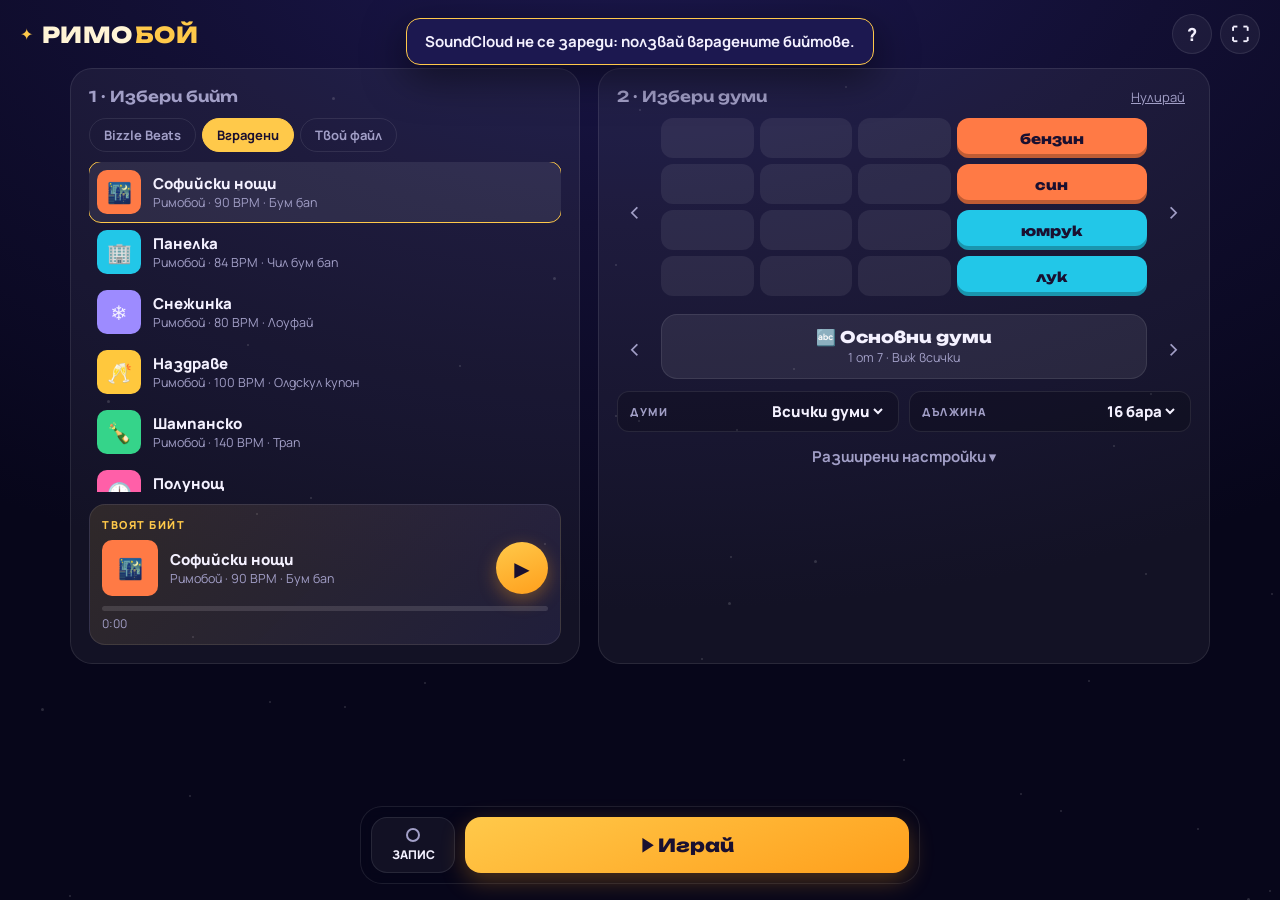
==== index.html @ 8b736252 "Add REC recording and the own-file beat (M7) New js/filebeat.js: FileBeat plays the user's audio fil" ====
<!doctype html>
<html lang="bg">
<head>
<meta charset="utf-8">
<meta name="viewport" content="width=device-width, initial-scale=1">
<title>Римобой</title>
<link rel="preconnect" href="https://fonts.googleapis.com">
<link rel="preconnect" href="https://fonts.gstatic.com" crossorigin>
<link href="https://fonts.googleapis.com/css2?family=Unbounded:wght@600;800&family=Manrope:wght@400;600;800&display=swap" rel="stylesheet">
<link rel="stylesheet" href="css/style.css">
</head>
<body>
<div class="stars" id="stars" aria-hidden="true"></div>

<header class="topbar">
  <button class="brand" id="brandBtn" aria-label="Към менюто"><span class="spark">✦</span><span class="b1">РИМО</span><span class="b2">БОЙ</span></button>
  <div class="top-actions">
    <button id="helpBtn" class="icon-btn" aria-label="Как се играе" title="Как се играе">?</button>
    <button id="fsBtn" class="icon-btn" aria-label="Цял екран" title="Цял екран">⛶</button>
  </div>
</header>

<!-- ================= MENU ================= -->
<main id="menu" class="screen active">
  <div class="menu-grid">
    <section class="panel" id="beatPanel">
      <h2 class="step">1 · Избери бийт</h2>
      <div class="tabs" role="tablist">
        <button class="tab" data-src="sc" role="tab">Bizzle Beats</button>
        <button class="tab" data-src="synth" role="tab">Вградени</button>
        <button class="tab" data-src="file" role="tab">Твой файл</button>
      </div>
      <input id="beatSearch" class="search" placeholder="Търси бийт…" aria-label="Търси бийт">
      <ul id="beatList" class="beat-list"></ul>
      <input type="file" id="fileInput" accept="audio/*" class="hidden">

      <div id="tempoBox" class="tempo-box hidden">
        <button id="tapBtn" class="btn-ghost full tap-big">Тапни дропа и ритъма</button>
        <p class="full">Пусни бийта с ▶. Тапни (или натисни <b>T</b>) точно когато бийтът влезе изцяло, и продължи да тапваш на всеки удар поне 8 пъти. Първият тап е дропът: оттам почва първият бар на рапа.</p>
        <label>BPM<input id="bpmInput" type="number" min="50" max="220" step="0.25"></label>
        <label>Дроп (сек)<input id="offsetInput" type="number" min="0" step="0.01" placeholder="авто"></label>
        <label>Пусни от (сек)<input id="startInput" type="number" min="0" step="0.05" placeholder="авто"></label>
        <button id="dropPlayBtn" class="btn-ghost">▶ Чуй дропа</button>
        <p class="full" id="tempoAuto"></p>
        <p class="full"><button id="tempoAutoBtn" class="link hidden">Върни автоматичните</button> <button id="tempoExportBtn" class="link">Копирай моите настройки</button></p>
      </div>

      <div id="fileBox" class="tempo-box hidden">
        <button id="fileTapBtn" class="btn-ghost full tap-big">Тапни темпото</button>
        <p class="full">Пусни файла с ▶. Тапни (или натисни <b>T</b>) на първия силен удар и после на всеки удар, поне 8 пъти. Начало = секундата на първия удар: оттам почва първият бар на рапа.</p>
        <label>BPM<input id="fileBpm" type="number" min="60" max="200" step="0.25"></label>
        <label>Начало (сек)<input id="fileOffset" type="number" min="0" step="0.01"></label>
        <button id="fileStartBtn" class="btn-ghost">▶ Чуй началото</button>
        <p class="full" id="fileAuto"></p>
        <p class="full"><button id="fileReplace" class="link">Зареди друг файл</button></p>
      </div>

      <div class="now-card">
        <div class="now-label">ТВОЯТ БИЙТ</div>
        <div class="now-row">
          <div class="cover" id="nowCover">🎧</div>
          <div class="beat-info">
            <div class="beat-title" id="nowTitle">Избери бийт</div>
            <div class="beat-meta" id="nowMeta"></div>
            <a class="sc-link hidden" id="nowLink" target="_blank" rel="noopener">Слушай в SoundCloud ↗</a>
          </div>
          <button class="round-btn" id="previewBtn" aria-label="Пусни / спри бийта">▶</button>
        </div>
        <div class="progress"><div id="nowProg"></div></div>
        <div class="time-row"><span id="nowPos">0:00</span><span id="nowDur"></span></div>
      </div>
    </section>

    <section class="panel" id="wordPanel">
      <div class="panel-head"><h2 class="step">2 · Избери думи</h2><button id="resetBtn" class="link">Нулирай</button></div>
      <div class="preview-wrap">
        <button class="arrow" id="prevPrev" aria-label="Други думи">‹</button>
        <div id="previewGrid" class="mini-grid"></div>
        <button class="arrow" id="prevNext" aria-label="Други думи">›</button>
      </div>
      <div class="list-picker">
        <button class="arrow" id="listPrev" aria-label="Предишен списък">‹</button>
        <button class="list-card" id="listCard"><span id="listName"></span><small id="listMeta"></small></button>
        <button class="arrow" id="listNext" aria-label="Следващ списък">›</button>
      </div>
      <div class="selects">
        <label class="field"><span>Думи</span>
          <select id="fillSel">
            <option value="all">Всички думи</option>
            <option value="first">Само първата</option>
            <option value="last">Само последната</option>
            <option value="none">Без думи</option>
          </select></label>
        <label class="field"><span>Дължина</span>
          <select id="durSel">
            <option value="8">8 бара</option>
            <option value="16">16 бара</option>
            <option value="32">32 бара</option>
            <option value="64">64 бара</option>
            <option value="full">Цялата песен</option>
          </select></label>
      </div>
      <details id="adv">
        <summary>Разширени настройки</summary>
        <h3>Схема на римите</h3>
        <div id="patternChips" class="chips"></div>
        <h3>Скорост</h3>
        <div id="speedChips" class="chips"></div>
        <label class="toggle"><input type="checkbox" id="blankChk"><span>Празна игра<small>Без думи и без схема, само бийт и топка</small></span></label>
        <h3>Синхрон на топката</h3>
        <div class="sync-row"><input type="range" id="syncRange" min="-300" max="300" step="10"><b id="syncVal">0 ms</b></div>
        <p class="hint">Ако топката изостава от бийта, мести наляво. Ако избързва, мести надясно.</p>
      </details>
    </section>
  </div>
  <p id="recNote" class="rec-note hidden">При SoundCloud бийт записът е само от микрофона.</p>
  <div class="action-bar">
    <button id="recBtn" class="rec-btn" aria-pressed="false" aria-label="Запис"><span class="dot"></span>ЗАПИС</button>
    <button id="playBtn" class="btn-primary">▶ Играй</button>
  </div>
</main>

<!-- ================= GAME ================= -->
<main id="game" class="screen">
  <div class="game-head">
    <button id="exitBtn" class="icon-btn" aria-label="Изход">‹</button>
    <div class="game-title"><div id="gHead1"></div><div id="gHead2"></div></div>
    <span id="recBadge" class="rec-badge hidden">● REC</span>
  </div>
  <div class="stage">
    <div id="viewport" class="viewport">
      <div id="rows" class="rows"></div>
      <div class="trail t3" id="tr3"></div><div class="trail t2" id="tr2"></div><div class="trail t1" id="tr1"></div>
      <div class="ball" id="ball"></div>
    </div>
  </div>
  <div class="watermark">✦ РИМОБОЙ</div>
  <div class="player-bar">
    <div class="now-row">
      <div class="cover" id="gCover">🎧</div>
      <div class="beat-info"><div class="beat-title" id="gTitle"></div><div class="beat-meta" id="gMeta"></div></div>
      <button class="round-btn" id="pauseBtn" aria-label="Пауза">❚❚</button>
    </div>
    <div class="progress"><div id="gProg"></div></div>
    <div class="time-row"><span id="gPos">0:00</span><span id="gDur">0:00</span></div>
  </div>
  <div id="pauseOv" class="overlay hidden">
    <div class="dialog">
      <h2>Пауза</h2>
      <div class="dialog-actions">
        <button class="btn-primary" id="resumeBtn">▶ Продължи</button>
        <button class="btn-ghost" id="quitBtn">Към менюто</button>
      </div>
    </div>
  </div>
</main>

<!-- ================= END ================= -->
<main id="end" class="screen">
  <h1 class="end-title">Браво!</h1>
  <div class="end-grid">
    <div class="stats-col">
      <section class="panel stats">
        <div class="now-label">СТАТИСТИКА</div>
        <div class="stat"><b id="stDur">0:00</b><span>ВРЕМЕ</span></div>
        <div class="stat"><b id="stBars">0</b><span>БАРОВЕ</span></div>
        <div class="stat"><b id="stStreak">🔥 1</b><span>ПОРЕДНИ ДНИ</span></div>
      </section>
      <section class="panel hidden" id="recCard" style="margin-top:14px">
        <div class="now-label">ТВОЯТ ЗАПИС</div>
        <audio id="recAudio" controls></audio>
        <div class="dialog-actions"><a class="btn-ghost" id="recDl" download>⬇ Свали записа</a></div>
      </section>
      <section class="panel" style="margin-top:14px">
        <div class="now-label">БИЙТ</div>
        <div class="now-row">
          <div class="cover" id="eCover">🎧</div>
          <div class="beat-info"><div class="beat-title" id="eTitle"></div><div class="beat-meta" id="eMeta"></div>
            <a class="sc-link hidden" id="eLink" target="_blank" rel="noopener">Слушай в SoundCloud ↗</a></div>
        </div>
      </section>
    </div>
    <section class="panel">
      <div class="now-label">ДУМИ</div>
      <div id="recap" class="recap" style="margin-top:10px"></div>
      <p class="hint">Докосни дума, за да видиш още рими.</p>
    </section>
  </div>
  <div class="action-bar">
    <button class="btn-ghost" id="menuBtn">Меню</button>
    <button class="btn-primary" id="againBtn">Играй пак ›</button>
  </div>
</main>

<!-- ================= MODALS ================= -->
<div id="listModal" class="overlay hidden" role="dialog" aria-modal="true" aria-label="Избери списък с думи">
  <div class="dialog">
    <button class="icon-btn x" data-close aria-label="Затвори">✕</button>
    <h2>Избери списък с думи</h2>
    <div id="listItems" class="list-items"></div>
  </div>
</div>

<div id="dictModal" class="overlay hidden" role="dialog" aria-modal="true" aria-label="Речник на римите">
  <div class="dialog">
    <button class="icon-btn x" data-close aria-label="Затвори">✕</button>
    <div class="dict-sub" style="margin-top:0">Речник на римите</div>
    <h2 id="dictWord"></h2>
    <div class="dict-sub">Рими</div>
    <div id="dictFam" class="dict-chips"></div>
    <div id="dictMoreWrap"><div class="dict-sub">Още рими</div><div id="dictMore" class="dict-chips more"></div></div>
  </div>
</div>

<div id="popup" class="overlay hidden">
  <div class="dialog">
    <div class="popup-emoji" id="popEmoji">🎉</div>
    <div class="popup-big" id="popText">Страхотни барове!</div>
    <div id="popSub" class="tut-sub"></div>
    <button class="btn-primary" id="popBtn" style="width:220px">Продължи</button>
  </div>
</div>

<div id="tutorial" class="overlay hidden" role="dialog" aria-modal="true" aria-label="Как се играе">
  <div class="dialog" style="padding-bottom:48px">
    <div class="tut-dots" id="tutDots"><i></i><i></i><i></i></div>
    <p class="tut-text" id="tutText"></p>
    <p class="tut-sub" id="tutSub"></p>
    <div class="tut-stage" id="tutStage"></div>
    <button class="btn-primary" id="tutNext" style="width:240px;margin-top:10px"></button>
    <button class="link skip-link" id="tutSkip">Пропусни</button>
  </div>
</div>

<div id="toast" class="toast hidden" role="status"></div>
<canvas id="confetti" class="hidden"></canvas>

<!-- hidden SoundCloud player (official embed) -->
<iframe id="scw" title="SoundCloud" allow="autoplay" style="position:absolute;width:1px;height:1px;left:-9999px;top:0;border:0"></iframe>

<!-- Enable each script when its milestone lands (BUILD.md section 3 has the order):
<script src="config.js"></script>                              optional (path B API key), not used yet
-->
<script src="https://w.soundcloud.com/player/api.js"></script>
<script src="js/words.js"></script>
<script src="js/patterns.js"></script>
<script src="js/audio.js"></script>
<script src="js/beats.js"></script>
<script src="js/filebeat.js"></script>
<script src="js/sc-tracks.js"></script>
<script src="js/drop.js"></script>
<script src="js/soundcloud.js"></script>
<script src="js/chart.js"></script>
<script src="js/app.js"></script>
<script src="js/menu-beats.js"></script>
<script src="js/menu-words.js"></script>
<script src="js/rec.js"></script>
<script src="js/game.js"></script>
<script src="js/end.js"></script>
</body>
</html>
---- css/style.css ----
/* Rimoboy — midnight party theme */
:root {
  --bg-0: #07061a;
  --bg-1: #120f33;
  --bg-2: #1c1850;
  --panel: rgba(255, 255, 255, .05);
  --panel-2: rgba(255, 255, 255, .08);
  --panel-line: rgba(255, 255, 255, .09);
  --text: #f4f1ff;
  --muted: #a29fc7;
  --gold: #ffc94a;
  --gold-2: #ff9f1c;
  --red: #ff4d5e;
  --cell: rgba(255, 255, 255, .07);
  --cell-lit: rgba(255, 255, 255, .30);
  --word-cell: #fff4d6;
  --ink: #1a1030;
  --r1: #ff7a45;
  --r2: #22c7e8;
  --r3: #ffc83d;
  --r4: #35d48a;
  --r5: #ff5fa8;
  --r6: #9d8bff;
  --rowH: 64px;
  --gap: 8px;
  --label: 26px;
  --font-d: "Unbounded", system-ui, "Segoe UI", sans-serif;
  --font-b: "Manrope", system-ui, "Segoe UI", sans-serif;
}

* { box-sizing: border-box; }
html, body { margin: 0; height: 100%; }
body {
  background: radial-gradient(1200px 700px at 50% -10%, var(--bg-2), var(--bg-1) 45%, var(--bg-0) 100%) fixed, var(--bg-0);
  color: var(--text);
  font-family: var(--font-b);
  font-size: 15px;
  overflow-x: hidden;
  -webkit-tap-highlight-color: transparent;
}
button { font: inherit; color: inherit; cursor: pointer; }
.hidden { display: none !important; }

/* stars */
.stars { position: fixed; inset: 0; pointer-events: none; z-index: 0; }
.stars i {
  position: absolute; width: 2px; height: 2px; border-radius: 50%;
  background: #fff; opacity: .15; animation: twinkle 4s ease-in-out infinite;
}
@keyframes twinkle { 50% { opacity: .7; transform: scale(1.6); } }

/* top bar */
.topbar {
  position: relative; z-index: 5;
  display: flex; align-items: center; justify-content: space-between;
  padding: 14px 20px;
}
.brand {
  background: none; border: 0; padding: 0;
  font-family: var(--font-d); font-weight: 800; font-size: 22px; letter-spacing: .5px;
  display: flex; align-items: center; gap: 2px;
}
.brand .spark { color: var(--gold); margin-right: 6px; font-size: 16px; }
.brand .b1 { color: var(--word-cell); }
.brand .b2 { color: var(--gold); }
.top-actions { display: flex; gap: 8px; }
.icon-btn {
  width: 40px; height: 40px; border-radius: 50%;
  border: 1px solid var(--panel-line); background: var(--panel);
  font-size: 18px; font-weight: 800; display: grid; place-items: center;
}
.icon-btn:hover { background: var(--panel-2); }

/* screens */
.screen { display: none; position: relative; z-index: 1; }
.screen.active { display: block; }

/* ---------- MENU ---------- */
.menu-grid {
  display: grid; grid-template-columns: 1fr 1.2fr; gap: 18px;
  max-width: 1180px; margin: 0 auto; padding: 0 20px 130px;
}
.panel {
  background: var(--panel); border: 1px solid var(--panel-line);
  border-radius: 22px; padding: 18px; min-width: 0;
}
.panel-head { display: flex; justify-content: space-between; align-items: baseline; }
.step { font-family: var(--font-d); font-weight: 600; font-size: 15px; margin: 0 0 12px; color: var(--muted); }
.link { background: none; border: 0; color: var(--muted); font-size: 13px; text-decoration: underline; }

.tabs { display: flex; gap: 6px; margin-bottom: 10px; flex-wrap: wrap; }
.tab {
  border: 1px solid var(--panel-line); background: transparent; border-radius: 999px;
  padding: 7px 14px; font-weight: 700; font-size: 13px; color: var(--muted);
}
.tab.active { background: var(--gold); color: var(--ink); border-color: var(--gold); }

.search {
  width: 100%; padding: 10px 14px; border-radius: 12px; margin-bottom: 8px;
  border: 1px solid var(--panel-line); background: rgba(0,0,0,.2); color: var(--text); font: inherit;
}
.beat-list { list-style: none; margin: 0; padding: 0; max-height: 330px; overflow-y: auto; }
.beat-list li {
  display: flex; align-items: center; gap: 12px; padding: 8px; border-radius: 12px; cursor: pointer;
}
.beat-list li:hover { background: var(--panel); }
.beat-list li.sel { background: var(--panel-2); outline: 1px solid var(--gold); }
.cover {
  width: 44px; height: 44px; border-radius: 10px; flex: none;
  display: grid; place-items: center; font-size: 20px;
  background: var(--panel-2) center/cover no-repeat;
}
.beat-info { min-width: 0; flex: 1; }
.beat-title { font-weight: 800; white-space: nowrap; overflow: hidden; text-overflow: ellipsis; }
.beat-meta { color: var(--muted); font-size: 12.5px; white-space: nowrap; overflow: hidden; text-overflow: ellipsis; }
.badge { font-size: 10.5px; font-weight: 800; color: var(--ink); background: var(--gold); border-radius: 6px; padding: 2px 6px; margin-left: 6px; }
.list-state { color: var(--muted); padding: 16px 8px; text-align: center; }

.tempo-box {
  margin-top: 10px; padding: 12px; border-radius: 14px; background: rgba(0,0,0,.22);
  display: grid; grid-template-columns: repeat(3, 1fr); gap: 8px; align-items: end;
}
.tempo-box label { display: flex; flex-direction: column; gap: 4px; font-size: 12px; color: var(--muted); }
.tempo-box input {
  width: 100%; padding: 8px; border-radius: 10px; border: 1px solid var(--panel-line);
  background: rgba(255,255,255,.06); color: var(--text); font: inherit; font-weight: 700;
}
.tempo-box .full { grid-column: 1 / -1; }
.tempo-box .tap-big { min-height: 64px; font-size: 16px; touch-action: manipulation; user-select: none; }
.tempo-box p { margin: 0; font-size: 12px; color: var(--muted); }
.btn-ghost {
  border: 1px solid var(--panel-line); background: var(--panel); border-radius: 12px;
  padding: 9px 12px; font-weight: 800;
}
.btn-ghost:hover { background: var(--panel-2); }
.btn-ghost.flash { background: var(--gold); color: var(--ink); }

.now-card {
  margin-top: 12px; padding: 12px; border-radius: 16px;
  background: linear-gradient(135deg, rgba(255,201,74,.12), rgba(157,139,255,.10));
  border: 1px solid var(--panel-line);
}
.now-label { font-size: 11px; letter-spacing: 1.5px; color: var(--gold); font-weight: 800; }
.now-row { display: flex; align-items: center; gap: 12px; margin-top: 8px; }
.now-row .cover { width: 56px; height: 56px; }
.round-btn {
  width: 52px; height: 52px; border-radius: 50%; border: 0; flex: none;
  background: linear-gradient(160deg, var(--gold), var(--gold-2)); color: var(--ink);
  font-size: 20px; font-weight: 900; box-shadow: 0 6px 18px rgba(255,159,28,.35);
}
.progress { height: 5px; border-radius: 3px; background: rgba(255,255,255,.12); margin-top: 10px; overflow: hidden; }
.progress > div { height: 100%; width: 0; background: var(--gold); }
.time-row { display: flex; justify-content: space-between; color: var(--muted); font-size: 12px; margin-top: 4px; }
.sc-link { color: var(--muted); font-size: 12px; }

.preview-wrap, .list-picker { display: flex; align-items: center; gap: 8px; }
.arrow {
  width: 36px; height: 36px; flex: none; border-radius: 50%; border: 0; background: transparent;
  font-size: 26px; color: var(--muted);
}
.arrow:hover { color: var(--text); background: var(--panel); }
.mini-grid { flex: 1; min-width: 0; --rowH: 40px; --gap: 6px; cursor: pointer; }
.mini-grid .cell.rhyme { flex: 2.2; }  /* preview only: give words room on small screens */
@media (max-width: 520px) { .preview-wrap .arrow { display: none; } }
.list-picker { margin-top: 12px; }
.list-card {
  flex: 1; border: 1px solid var(--panel-line); background: var(--panel-2); border-radius: 16px;
  padding: 12px; display: flex; flex-direction: column; align-items: center; gap: 2px;
}
.list-card span { font-family: var(--font-d); font-weight: 800; font-size: 16px; }
.list-card small { color: var(--muted); }
.selects { display: grid; grid-template-columns: minmax(0, 1fr) minmax(0, 1fr); gap: 10px; margin-top: 12px; }
.field {
  min-width: 0;
  display: flex; align-items: center; justify-content: space-between; gap: 8px;
  border: 1px solid var(--panel-line); border-radius: 12px; padding: 8px 12px; background: rgba(0,0,0,.18);
}
.field span { font-size: 11px; letter-spacing: 1.2px; color: var(--muted); font-weight: 800; text-transform: uppercase; }
.field select {
  background: transparent; border: 0; color: var(--text); font: inherit; font-weight: 800; text-align: right;
  min-width: 0; max-width: 62%; flex: 0 1 auto;
}
@media (max-width: 520px) { .selects { grid-template-columns: 1fr; } }
.field select option { background: var(--bg-1); }
details#adv { margin-top: 14px; }
details#adv summary { cursor: pointer; color: var(--muted); font-weight: 700; text-align: center; list-style: none; }
details#adv summary::after { content: " ▾"; }
details#adv[open] summary::after { content: " ▴"; }
details#adv h3 { font-size: 11px; letter-spacing: 1.4px; color: var(--muted); margin: 16px 0 8px; text-transform: uppercase; }
.chips { display: flex; flex-wrap: wrap; gap: 6px; }
.chip {
  border: 1px solid var(--panel-line); background: var(--panel); border-radius: 10px;
  padding: 7px 11px; font-weight: 800; font-size: 13px;
}
.chip.active { background: var(--gold); color: var(--ink); border-color: var(--gold); }
.chip small { font-weight: 600; opacity: .75; margin-left: 4px; font-size: 10px; }
.toggle { display: flex; gap: 10px; align-items: center; margin-top: 14px; font-weight: 800; }
.toggle small { display: block; font-weight: 500; color: var(--muted); }
.toggle input { width: 20px; height: 20px; accent-color: var(--gold); }
.sync-row { display: flex; align-items: center; gap: 10px; }
.sync-row input { flex: 1; accent-color: var(--gold); }

.action-bar {
  position: fixed; left: 50%; bottom: 16px; transform: translateX(-50%); z-index: 6;
  display: flex; gap: 10px; padding: 10px; border-radius: 22px;
  background: rgba(7,6,26,.85); border: 1px solid var(--panel-line); backdrop-filter: blur(8px);
  width: min(560px, calc(100vw - 32px));
}
.btn-primary {
  flex: 1; height: 56px; border: 0; border-radius: 16px;
  background: linear-gradient(160deg, var(--gold), var(--gold-2)); color: var(--ink);
  font-family: var(--font-d); font-weight: 800; font-size: 18px;
  box-shadow: 0 8px 24px rgba(255,159,28,.3); transition: transform .12s;
}
.btn-primary:hover { transform: translateY(-2px); }
.btn-primary:disabled { opacity: .5; transform: none; cursor: default; }
.rec-btn {
  width: 84px; border-radius: 16px; border: 1px solid var(--panel-line); background: var(--panel);
  font-weight: 800; font-size: 12px; display: flex; flex-direction: column; align-items: center; justify-content: center; gap: 4px;
}
.rec-btn .dot { width: 14px; height: 14px; border-radius: 50%; border: 2px solid var(--muted); }
.rec-btn[aria-pressed="true"] { border-color: var(--red); color: var(--red); }
.rec-btn[aria-pressed="true"] .dot { background: var(--red); border-color: var(--red); }
.rec-note { position: fixed; bottom: 92px; left: 0; right: 0; text-align: center; color: var(--muted); font-size: 12px; z-index: 6; margin: 0; }

/* ---------- GRID (shared) ---------- */
.row { display: flex; align-items: center; gap: var(--gap); height: var(--rowH); margin-bottom: var(--gap); }
.row .lbl { width: var(--label); flex: none; text-align: center; font-size: 11px; color: rgba(255,255,255,.28); font-weight: 700; }
.mini-grid .row .lbl { display: none; }
.cell {
  flex: 1; min-width: 0; height: 100%; border-radius: 12px; background: var(--cell);
  display: grid; place-items: center; text-align: center; padding: 0 4px;
  font-family: var(--font-d); font-weight: 800; color: var(--ink);
  font-size: clamp(12px, calc(var(--rowH) * .34), 30px);
  transition: background .12s, transform .12s;
  overflow: hidden; white-space: nowrap; text-overflow: ellipsis;
}
.cell.rhyme { padding: 0 2px; } /* chart.fitCells shrinks the font until the word fits */
.cell.long { font-size: clamp(11px, calc(var(--rowH) * .27), 24px); }
.cell.xlong { font-size: clamp(10px, calc(var(--rowH) * .22), 20px); }
.cell.rhyme { box-shadow: inset 0 -4px 0 rgba(0,0,0,.25); }
.cell.c0 { background: var(--r1); } .cell.c1 { background: var(--r2); } .cell.c2 { background: var(--r3); }
.cell.c3 { background: var(--r4); } .cell.c4 { background: var(--r5); } .cell.c5 { background: var(--r6); }
.cell.free { background: var(--word-cell); }
.cell.lit:not(.rhyme) { background: var(--cell-lit); }
.cell.lit { transform: scale(1.05); }
.cell.rhyme.lit { filter: brightness(1.15); }
.cell.tap { cursor: pointer; }

/* ---------- GAME ---------- */
#game { padding: 0 16px 120px; }
.game-head { display: grid; grid-template-columns: 48px 1fr 48px; align-items: center; max-width: 760px; margin: 0 auto; }
.game-title { text-align: center; }
#gHead1 { font-family: var(--font-d); font-weight: 800; font-size: 24px; min-height: 30px; }
#gHead2 { color: var(--muted); min-height: 20px; }
.rec-badge { color: var(--red); font-weight: 800; font-size: 12px; animation: blink 1s steps(2) infinite; }
@keyframes blink { 50% { opacity: .2; } }
.stage { display: flex; justify-content: center; margin-top: 8px; }
.viewport {
  position: relative; width: min(760px, 94vw); overflow: hidden;
  --padTop: calc(var(--rowH) * 1.5);
  height: calc(var(--padTop) + 5 * (var(--rowH) + var(--gap)));
}
.rows { position: absolute; left: 0; right: 0; top: var(--padTop); transition: transform .16s ease-out; will-change: transform; }
.rows .row { transition: opacity .2s; }
.rows .row.past { opacity: .22; }
.ball, .trail {
  position: absolute; left: 0; top: 0; width: 24px; height: 24px; border-radius: 50%;
  background: radial-gradient(circle at 35% 35%, #fff6c8, var(--gold) 45%, var(--gold-2));
  box-shadow: 0 0 18px var(--gold-2); pointer-events: none; will-change: transform; z-index: 3;
}
.trail { box-shadow: none; z-index: 2; }
.trail.t1 { opacity: .35; transform: scale(.85); }
.trail.t2 { opacity: .2; }
.trail.t3 { opacity: .1; }
.watermark { text-align: center; color: rgba(255,255,255,.25); font-family: var(--font-d); font-weight: 800; letter-spacing: 2px; margin-top: 4px; }

.player-bar {
  position: fixed; left: 50%; bottom: 16px; transform: translateX(-50%); z-index: 6;
  width: min(560px, calc(100vw - 32px)); padding: 10px 14px; border-radius: 18px;
  background: rgba(7,6,26,.85); border: 1px solid var(--panel-line); backdrop-filter: blur(8px);
}
.player-bar .now-row { margin-top: 0; }
.player-bar .cover { width: 44px; height: 44px; }
.player-bar .round-btn { width: 44px; height: 44px; font-size: 16px; }

.overlay {
  position: fixed; inset: 0; z-index: 20; background: rgba(5,4,18,.75); backdrop-filter: blur(6px);
  display: grid; place-items: center; padding: 16px;
}
.dialog {
  width: min(520px, 100%); max-height: 88vh; overflow-y: auto; border-radius: 24px; padding: 24px;
  background: linear-gradient(180deg, var(--bg-2), var(--bg-1)); border: 1px solid var(--panel-line);
  box-shadow: 0 30px 80px rgba(0,0,0,.5); text-align: center; position: relative;
}
.dialog h2 { font-family: var(--font-d); font-weight: 800; margin: 4px 0 14px; font-size: 22px; }
.dialog .x { position: absolute; right: 14px; top: 14px; }
.dialog-actions { display: flex; gap: 10px; justify-content: center; margin-top: 18px; flex-wrap: wrap; }
.dialog-actions .btn-primary { flex: 0 1 220px; }

.list-items { text-align: left; display: flex; flex-direction: column; gap: 6px; }
.list-item {
  display: flex; gap: 12px; align-items: center; padding: 10px 12px; border-radius: 14px;
  border: 1px solid transparent; background: var(--panel); text-align: left;
}
.list-item:hover { background: var(--panel-2); }
.list-item.sel { border-color: var(--gold); }
.list-item .em { font-size: 26px; }
.list-item b { display: block; font-family: var(--font-d); font-size: 14px; }
.list-item small { color: var(--muted); }

.dict-chips { display: flex; flex-wrap: wrap; gap: 8px; justify-content: center; }
.dict-chips button {
  border: 0; border-radius: 10px; padding: 8px 12px; font-family: var(--font-d); font-weight: 800;
  background: var(--word-cell); color: var(--ink);
}
.dict-chips.more button { background: var(--panel-2); color: var(--text); }
.dict-sub { color: var(--muted); font-size: 12px; letter-spacing: 1.3px; text-transform: uppercase; margin: 18px 0 8px; font-weight: 800; }

.popup-big { font-family: var(--font-d); font-weight: 800; font-size: 30px; margin: 8px 0 18px; }
.popup-emoji { font-size: 54px; }

.toast {
  position: fixed; left: 50%; top: 18px; transform: translateX(-50%); z-index: 40;
  background: var(--bg-2); border: 1px solid var(--gold); border-radius: 14px; padding: 12px 18px;
  font-weight: 700; box-shadow: 0 12px 40px rgba(0,0,0,.5); max-width: calc(100vw - 32px);
}

/* ---------- END ---------- */
#end { padding: 0 20px 120px; }
.end-title { text-align: center; font-family: var(--font-d); font-weight: 800; font-size: 30px; margin: 0 0 16px; }
.end-grid { display: grid; grid-template-columns: 1fr 1.4fr; gap: 18px; max-width: 1100px; margin: 0 auto; }
.stats { display: flex; flex-direction: column; }
.stat { text-align: center; padding: 14px 0; border-bottom: 1px solid var(--panel-line); }
.stat:last-child { border: 0; }
.stat b { display: block; font-family: var(--font-d); font-size: 30px; }
.stat span { color: var(--muted); font-size: 11px; letter-spacing: 1.5px; font-weight: 800; }
.recap { --rowH: 44px; --gap: 6px; max-height: 60vh; overflow-y: auto; padding-right: 4px; }
.hint { color: var(--muted); font-size: 12px; text-align: center; margin-top: 8px; }
.end-actions { display: flex; gap: 10px; }
.end-actions .btn-ghost { width: 110px; border-radius: 16px; }
#recCard audio { width: 100%; margin-top: 10px; }
#confetti { position: fixed; inset: 0; pointer-events: none; z-index: 30; }

/* ---------- TUTORIAL ---------- */
.tut-dots { display: flex; justify-content: center; gap: 8px; margin-bottom: 10px; }
.tut-dots i { width: 9px; height: 9px; border-radius: 50%; background: var(--panel-line); }
.tut-dots i.on { background: var(--gold); }
.tut-text { font-family: var(--font-d); font-weight: 800; font-size: 19px; line-height: 1.35; margin: 0 0 4px; }
.tut-sub { color: var(--muted); margin: 0 0 14px; }
.tut-stage { position: relative; --rowH: 48px; --gap: 6px; padding-top: 56px; margin: 8px 0 6px; }
.tut-stage .row .lbl { display: none; }
.tut-ball {
  position: absolute; top: 0; left: 0; width: 20px; height: 20px; border-radius: 50%;
  background: radial-gradient(circle at 35% 35%, #fff6c8, var(--gold) 45%, var(--gold-2));
  box-shadow: 0 0 14px var(--gold-2);
}
.skip-link { position: absolute; right: 18px; bottom: 14px; }

/* ---------- RESPONSIVE ---------- */
@media (max-width: 860px) {
  .menu-grid, .end-grid { grid-template-columns: 1fr; }
  :root { --rowH: 52px; --gap: 6px; --label: 18px; }
  /* end screen: the 3 stats side by side, so the word recap starts higher */
  .stats { display: grid; grid-template-columns: repeat(3, 1fr); }
  .stats .now-label { grid-column: 1 / -1; }
  .stat { border-bottom: 0; padding: 8px 0 2px; }
  .stat + .stat { border-left: 1px solid var(--panel-line); }
  .stat b { font-size: 24px; }
  .stat span { font-size: 9.5px; letter-spacing: 1px; }
  .beat-list { max-height: 260px; }
}
@media (max-width: 420px) {
  .topbar { padding: 10px 16px; }
  .menu-grid { padding: 0 16px 130px; }
  .panel { padding: 14px; border-radius: 18px; }
  .tempo-box { grid-template-columns: 1fr 1fr; }
  :root { --rowH: 46px; }
  #gHead1 { font-size: 19px; }
}
body.tv { --rowH: 84px; --gap: 10px; }
body.tv .viewport { width: min(1100px, 94vw); }

@media (prefers-reduced-motion: reduce) {
  .stars i { animation: none; }
  .trail { display: none; }
  .rows { transition: none; }
}
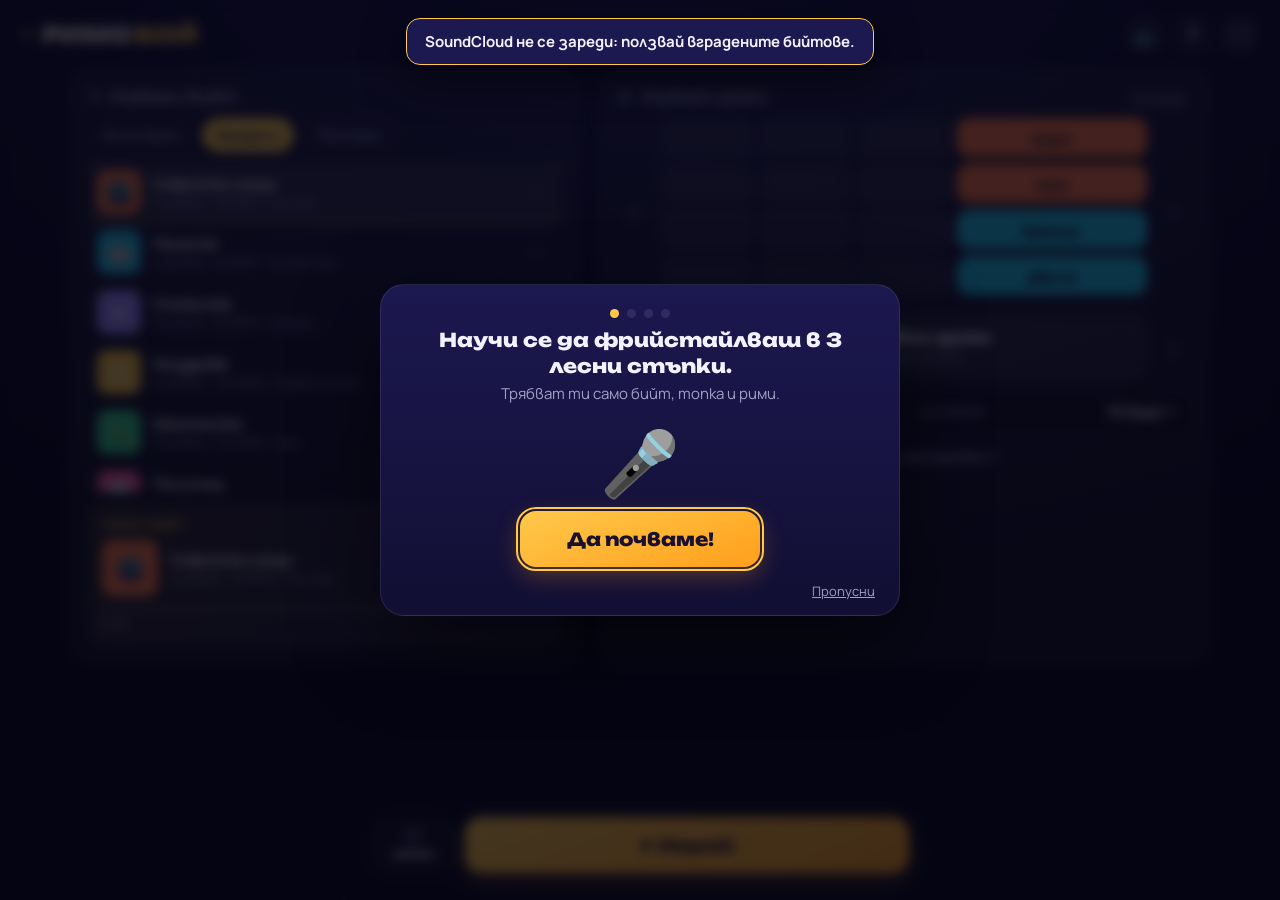
==== commit 31a0444d: "Add the tutorial, favourites, keyboard focus and TV mode (M8) - js/tutorial.js: 4-slide tutorial wit" ====
--- a/index.html
+++ b/index.html
@@ -15,6 +15,7 @@
 <header class="topbar">
   <button class="brand" id="brandBtn" aria-label="Към менюто"><span class="spark">✦</span><span class="b1">РИМО</span><span class="b2">БОЙ</span></button>
   <div class="top-actions">
+    <button id="tvBtn" class="icon-btn" aria-label="TV режим" title="TV режим (големи клетки)" aria-pressed="false">📺</button>
     <button id="helpBtn" class="icon-btn" aria-label="Как се играе" title="Как се играе">?</button>
     <button id="fsBtn" class="icon-btn" aria-label="Цял екран" title="Цял екран">⛶</button>
   </div>
@@ -223,7 +224,7 @@
 
 <div id="tutorial" class="overlay hidden" role="dialog" aria-modal="true" aria-label="Как се играе">
   <div class="dialog" style="padding-bottom:48px">
-    <div class="tut-dots" id="tutDots"><i></i><i></i><i></i></div>
+    <div class="tut-dots" id="tutDots" aria-hidden="true"><i></i><i></i><i></i><i></i></div>
     <p class="tut-text" id="tutText"></p>
     <p class="tut-sub" id="tutSub"></p>
     <div class="tut-stage" id="tutStage"></div>
@@ -257,5 +258,6 @@
 <script src="js/rec.js"></script>
 <script src="js/game.js"></script>
 <script src="js/end.js"></script>
+<script src="js/tutorial.js"></script>
 </body>
 </html>
--- a/css/style.css
+++ b/css/style.css
@@ -70,6 +70,13 @@
   font-size: 18px; font-weight: 800; display: grid; place-items: center;
 }
 .icon-btn:hover { background: var(--panel-2); }
+.icon-btn.on { border-color: var(--gold); background: rgba(255, 201, 74, .16); }
+#tvBtn { font-size: 17px; }
+
+/* visible focus ring for keyboard users (section 12) */
+@supports selector(:focus-visible) { :focus { outline: none; } }
+:focus-visible { outline: 2px solid var(--gold); outline-offset: 2px; }
+.beat-list li:focus-visible, .beat-list li.sel:focus-visible { outline: 2px solid var(--gold); outline-offset: -2px; }
 
 /* screens */
 .screen { display: none; position: relative; z-index: 1; }
@@ -113,6 +120,12 @@
 .beat-info { min-width: 0; flex: 1; }
 .beat-title { font-weight: 800; white-space: nowrap; overflow: hidden; text-overflow: ellipsis; }
 .beat-meta { color: var(--muted); font-size: 12.5px; white-space: nowrap; overflow: hidden; text-overflow: ellipsis; }
+.fav {
+  flex: none; width: 34px; height: 34px; border-radius: 50%; border: 0; background: none;
+  color: var(--muted); font-size: 19px; line-height: 1; opacity: .55;
+}
+.fav:hover { opacity: 1; background: var(--panel); }
+.fav.on { color: var(--gold); opacity: 1; }
 .badge { font-size: 10.5px; font-weight: 800; color: var(--ink); background: var(--gold); border-radius: 6px; padding: 2px 6px; margin-left: 6px; }
 .list-state { color: var(--muted); padding: 16px 8px; text-align: center; }
 
@@ -348,12 +361,19 @@
 .tut-dots i.on { background: var(--gold); }
 .tut-text { font-family: var(--font-d); font-weight: 800; font-size: 19px; line-height: 1.35; margin: 0 0 4px; }
 .tut-sub { color: var(--muted); margin: 0 0 14px; }
-.tut-stage { position: relative; --rowH: 48px; --gap: 6px; padding-top: 56px; margin: 8px 0 6px; }
+/* --gap leaves room for the ball above the 2nd row */
+.tut-stage { position: relative; --rowH: 48px; --gap: 26px; padding-top: 56px; margin: 8px 0 0; min-height: 104px; }
+.tut-stage .row:nth-last-child(2) { margin-bottom: 4px; } /* the ball is the last child */
+.tut-stage .row { gap: 6px; }
+.tut-stage.intro { padding-top: 6px; min-height: 0; }
+.tut-hero { font-size: 64px; line-height: 1.2; }
 .tut-stage .row .lbl { display: none; }
+.tut-stage .row { transition: opacity .2s; }
+.tut-stage .row.past { opacity: .3; }
 .tut-ball {
   position: absolute; top: 0; left: 0; width: 20px; height: 20px; border-radius: 50%;
   background: radial-gradient(circle at 35% 35%, #fff6c8, var(--gold) 45%, var(--gold-2));
-  box-shadow: 0 0 14px var(--gold-2);
+  box-shadow: 0 0 14px var(--gold-2); pointer-events: none; will-change: transform; z-index: 2;
 }
 .skip-link { position: absolute; right: 18px; bottom: 14px; }
 
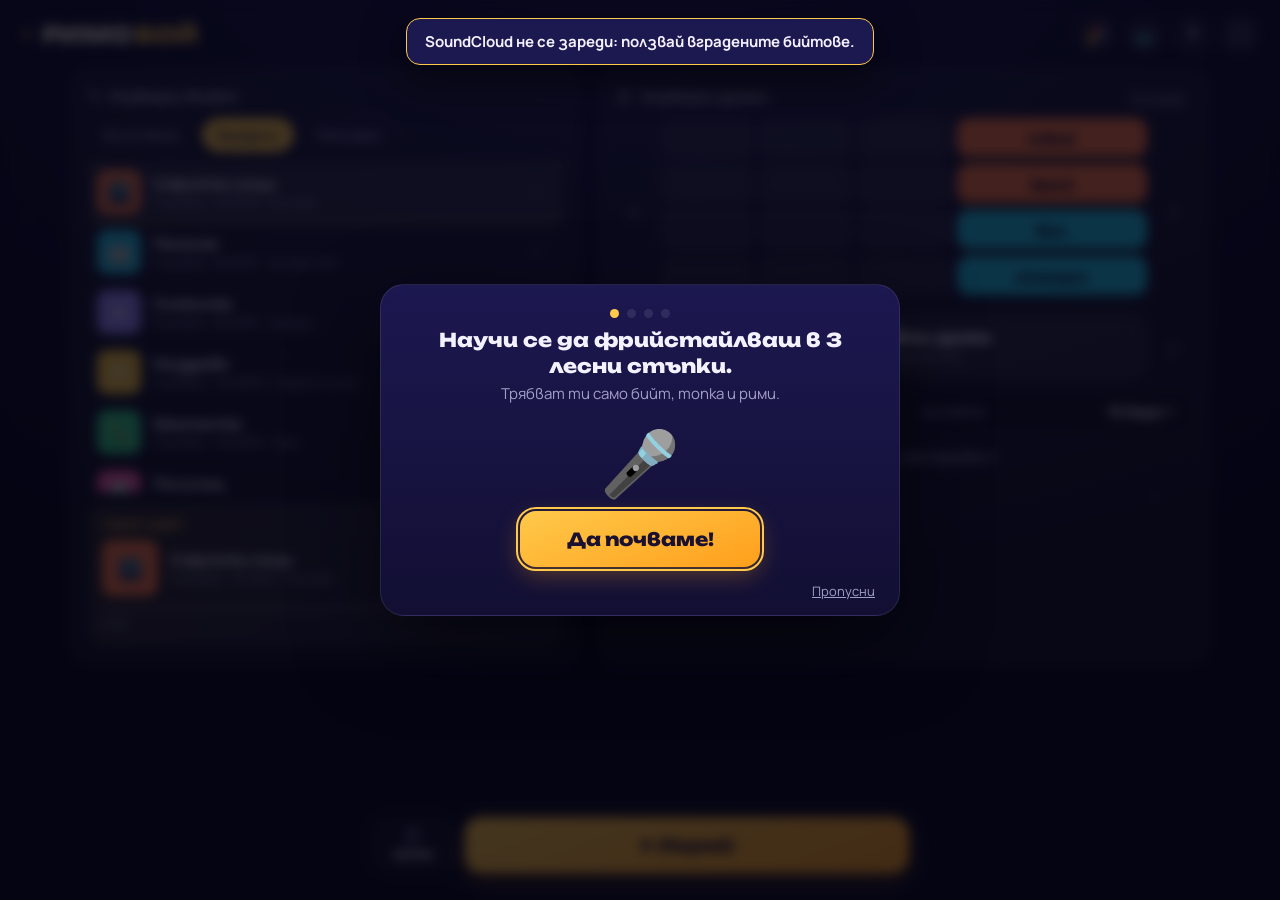
==== commit b5b0b9d5: "Add party mode: QR join, live reactions and battles (P0-P3) Guests scan a QR code on the TV, type a " ====
--- a/index.html
+++ b/index.html
@@ -8,6 +8,7 @@
 <link rel="preconnect" href="https://fonts.gstatic.com" crossorigin>
 <link href="https://fonts.googleapis.com/css2?family=Unbounded:wght@600;800&family=Manrope:wght@400;600;800&display=swap" rel="stylesheet">
 <link rel="stylesheet" href="css/style.css">
+<link rel="stylesheet" href="css/party-host.css">
 </head>
 <body>
 <div class="stars" id="stars" aria-hidden="true"></div>
@@ -15,6 +16,7 @@
 <header class="topbar">
   <button class="brand" id="brandBtn" aria-label="Към менюто"><span class="spark">✦</span><span class="b1">РИМО</span><span class="b2">БОЙ</span></button>
   <div class="top-actions">
+    <button id="partyBtn" class="icon-btn" aria-label="Парти режим" title="Парти режим: гласуване от телефони" aria-pressed="false">🎉</button>
     <button id="tvBtn" class="icon-btn" aria-label="TV режим" title="TV режим (големи клетки)" aria-pressed="false">📺</button>
     <button id="helpBtn" class="icon-btn" aria-label="Как се играе" title="Как се играе">?</button>
     <button id="fsBtn" class="icon-btn" aria-label="Цял екран" title="Цял екран">⛶</button>
@@ -23,6 +25,30 @@
 
 <!-- ================= MENU ================= -->
 <main id="menu" class="screen active">
+  <!-- party strip (BUILD.md 16.5): shown only while party mode is on -->
+  <section id="partyStrip" class="party-strip hidden" aria-label="Парти батъл">
+    <button id="psRoom" class="ps-room" aria-label="Покажи QR кода"><span class="ps-tag">🎉 ПАРТИ</span><b id="psCode"></b><span id="psCount" class="ps-count"></span></button>
+    <div class="ps-group">
+      <span class="ps-label">Формат</span>
+      <div class="chips" id="psMode">
+        <button class="chip" data-mode="duet">Дует</button>
+        <button class="chip" data-mode="1v1">1 на 1</button>
+      </div>
+    </div>
+    <div class="ps-group" id="psTurnBox">
+      <span class="ps-label">Смяна на всеки</span>
+      <div class="chips" id="psTurn">
+        <button class="chip" data-bars="4">4 бара</button>
+        <button class="chip" data-bars="8">8 бара</button>
+      </div>
+    </div>
+    <div class="ps-group ps-names">
+      <span class="ps-label">Рапъри</span>
+      <input id="psLeft" class="ps-input L" maxlength="24" placeholder="Играч 1 (ляво)" aria-label="Име на рапъра вляво">
+      <input id="psRight" class="ps-input R" maxlength="24" placeholder="Играч 2 (дясно)" aria-label="Име на рапъра вдясно">
+      <label class="ps-same"><input type="checkbox" id="psSame"> Същите рапъри</label>
+    </div>
+  </section>
   <div class="menu-grid">
     <section class="panel" id="beatPanel">
       <h2 class="step">1 · Избери бийт</h2>
@@ -233,6 +259,42 @@
   </div>
 </div>
 
+<!-- party mode (BUILD.md 16.5): big QR overlay + mini QR in the corner -->
+<div id="partyOv" class="overlay hidden" role="dialog" aria-modal="true" aria-labelledby="poTitle">
+  <div class="dialog party-dialog">
+    <button class="icon-btn x" id="poClose" aria-label="Затвори">✕</button>
+    <h2 id="poTitle">Сканирай и гласувай!</h2>
+    <div class="po-body">
+      <div class="po-qr" id="poQr" aria-hidden="true"></div>
+      <div class="po-side">
+        <p class="po-url" id="poUrl"></p>
+        <p class="po-code"><span>код</span><b id="poCode"></b></p>
+        <p class="po-count" id="poCount">Влезли: 0</p>
+        <p class="po-hint">Тапни име, за да го скриеш от екрана.</p>
+        <div class="po-people" id="poPeople"></div>
+        <p class="po-status" id="poStatus" role="status"></p>
+      </div>
+    </div>
+    <div class="dialog-actions">
+      <button class="btn-primary" id="poOk">Затвори</button>
+      <button class="btn-ghost" id="poNew">Нова стая</button>
+      <button class="btn-ghost" id="poEnd">Край на партито</button>
+    </div>
+  </div>
+</div>
+<!-- party battle effects (BUILD.md 16.5): side glows, flying reactions, hype meter, hype calls -->
+<div id="partyFx" class="party-fx hidden" aria-hidden="true">
+  <div class="pfx-edge L" id="pfxEdgeL"></div><div class="pfx-edge R" id="pfxEdgeR"></div>
+  <div class="pfx-zone L" id="pfxZoneL"></div><div class="pfx-zone R" id="pfxZoneR"></div>
+  <div class="pfx-burst L" id="pfxBurstL"></div><div class="pfx-burst R" id="pfxBurstR"></div>
+  <div class="pfx-call L" id="pfxCallL"></div><div class="pfx-call R" id="pfxCallR"></div>
+  <div class="pfx-meter"><span class="pfx-name L" id="pfxNameL"></span><div class="pfx-bar"><i id="pfxBarL"></i></div><span class="pfx-name R" id="pfxNameR"></span></div>
+</div>
+<div id="partyMini" class="party-mini hidden">
+  <button id="pmOpen" class="pm-open" aria-label="Покажи QR кода на партито"><span class="pm-qr" id="pmQr" aria-hidden="true"></span><b id="pmCode"></b></button>
+  <button id="pmHide" class="pm-hide" aria-label="Скрий малкия QR код">✕</button>
+</div>
+
 <div id="toast" class="toast hidden" role="status"></div>
 <canvas id="confetti" class="hidden"></canvas>
 
@@ -259,5 +321,10 @@
 <script src="js/game.js"></script>
 <script src="js/end.js"></script>
 <script src="js/tutorial.js"></script>
+<!-- party mode: supabase-js and the QR library are loaded on demand by party-host.js -->
+<script src="js/party-config.js"></script>
+<script src="js/party-net.js"></script>
+<script src="js/party-host.js"></script>
+<script src="js/party-battle.js"></script>
 </body>
 </html>
--- a/css/style.css
+++ b/css/style.css
@@ -252,6 +252,7 @@
 .cell.long { font-size: clamp(11px, calc(var(--rowH) * .27), 24px); }
 .cell.xlong { font-size: clamp(10px, calc(var(--rowH) * .22), 20px); }
 .cell.rhyme { box-shadow: inset 0 -4px 0 rgba(0,0,0,.25); }
+.cell.rhyme.wrap { white-space: normal; line-height: 1.15; } /* two lines, set by fitCells */
 .cell.c0 { background: var(--r1); } .cell.c1 { background: var(--r2); } .cell.c2 { background: var(--r3); }
 .cell.c3 { background: var(--r4); } .cell.c4 { background: var(--r5); } .cell.c5 { background: var(--r6); }
 .cell.free { background: var(--word-cell); }
@@ -397,6 +398,7 @@
   .tempo-box { grid-template-columns: 1fr 1fr; }
   :root { --rowH: 46px; }
   #gHead1 { font-size: 19px; }
+  .recap { --label: 12px; --gap: 4px; } /* wider cells for the long words */
 }
 body.tv { --rowH: 84px; --gap: 10px; }
 body.tv .viewport { width: min(1100px, 94vw); }
--- a/css/party-host.css
+++ b/css/party-host.css
@@ -0,0 +1,184 @@
+/* Rimoboy party mode: host side in index.html (BUILD.md 16.5). Uses the tokens of style.css. */
+:root { --side-l: #4f8cff; --side-r: #ff5a4f; }
+
+#partyBtn.on { border-color: var(--gold); background: rgba(255, 201, 74, .16); }
+
+/* ---------- party strip (menu) ---------- */
+.party-strip {
+  max-width: 1180px; margin: 0 auto 14px; padding: 12px 16px;
+  display: flex; flex-wrap: wrap; align-items: center; gap: 12px 18px;
+  background: linear-gradient(90deg, rgba(79, 140, 255, .12), rgba(255, 90, 79, .12));
+  border: 1px solid var(--panel-line); border-radius: 22px;
+  width: calc(100% - 40px);
+}
+.ps-room {
+  display: flex; align-items: center; gap: 8px; padding: 8px 12px; border-radius: 14px;
+  background: var(--panel); border: 1px solid var(--panel-line);
+}
+.ps-room:hover { background: var(--panel-2); }
+.ps-tag { font-weight: 800; font-size: 12px; letter-spacing: 1px; color: var(--gold); }
+.ps-room b { font-family: var(--font-d); letter-spacing: 2px; }
+.ps-count { color: var(--muted); font-size: 12px; font-weight: 800; }
+.ps-group { display: flex; align-items: center; gap: 8px; flex-wrap: wrap; }
+.ps-label { font-size: 11px; letter-spacing: 1.2px; color: var(--muted); font-weight: 800; text-transform: uppercase; }
+.ps-names { flex: 1 1 360px; }
+.ps-input {
+  flex: 1 1 130px; min-width: 0; height: 40px; padding: 0 12px; border-radius: 12px;
+  font: 600 14px var(--font-b); color: var(--text); background: var(--panel); border: 1px solid var(--panel-line);
+}
+.ps-input.L { border-left: 4px solid var(--side-l); }
+.ps-input.R { border-left: 4px solid var(--side-r); }
+.ps-input::placeholder { color: var(--muted); }
+.ps-same { display: flex; align-items: center; gap: 6px; font-size: 13px; font-weight: 600; color: var(--muted); white-space: nowrap; }
+.ps-same input { width: 18px; height: 18px; accent-color: var(--gold); }
+
+@media (max-width: 520px) {
+  .party-strip { width: calc(100% - 32px); padding: 12px; gap: 10px; }
+  .ps-names .ps-label { width: 100%; }
+  .ps-input { flex: 1 1 40%; }
+}
+/* the 🎉 button makes 4 top-bar buttons: keep the brand clear of them on a phone */
+@media (max-width: 420px) {
+  .top-actions { gap: 6px; }
+  .top-actions .icon-btn { width: 36px; height: 36px; font-size: 16px; }
+  .brand { font-size: 19px; }
+}
+
+/* ---------- big QR overlay ---------- */
+.party-dialog { width: min(980px, 100%); max-height: 94vh; }
+.po-body { display: flex; gap: 24px; align-items: center; justify-content: center; text-align: left; }
+.po-qr {
+  flex: 0 0 auto; width: min(58vh, 420px); aspect-ratio: 1; padding: 0; border-radius: 18px;
+  background: #fff4d6; box-shadow: 0 0 40px rgba(255, 201, 74, .25); overflow: hidden;
+}
+.po-qr svg, .pm-qr svg { display: block; width: 100%; height: 100%; }
+.po-side { flex: 1; min-width: 0; display: flex; flex-direction: column; gap: 8px; }
+.po-url { margin: 0; font-weight: 800; font-size: 15px; color: var(--muted); word-break: break-all; }
+.po-code { margin: 0; display: flex; align-items: baseline; gap: 10px; }
+.po-code span { font-size: 12px; letter-spacing: 1.2px; color: var(--muted); font-weight: 800; text-transform: uppercase; }
+.po-code b { font-family: var(--font-d); font-weight: 800; font-size: clamp(34px, 6vw, 64px); letter-spacing: 6px; color: var(--gold); }
+.po-count { margin: 4px 0 0; font-family: var(--font-d); font-weight: 800; font-size: 20px; }
+.po-hint { margin: 0; color: var(--muted); font-size: 12px; }
+.po-people { display: flex; flex-wrap: wrap; gap: 6px; max-height: 30vh; overflow-y: auto; }
+.po-chip {
+  padding: 6px 14px; border-radius: 999px; font-weight: 800; font-size: 16px;
+  background: var(--panel-2); border: 1px solid var(--panel-line); animation: poPop .35s ease-out;
+}
+body.tv .po-chip { font-size: 22px; }
+body.tv .po-count { font-size: 28px; }
+.po-chip.away { opacity: .45; }
+.po-chip.hid { text-decoration: line-through; opacity: .55; border-style: dashed; }
+@keyframes poPop { from { transform: scale(.6); opacity: 0; } to { transform: none; opacity: 1; } }
+.po-status { margin: 0; min-height: 1.2em; font-size: 13px; color: var(--muted); }
+.po-status.bad { color: var(--red); }
+@media (max-width: 720px) {
+  .po-body { flex-direction: column; text-align: center; }
+  .po-qr { width: min(78vw, 360px); }
+  .po-code { justify-content: center; }
+  .po-people { justify-content: center; }
+}
+
+/* ---------- mini QR (corner, all screens) ---------- */
+.party-mini {
+  position: fixed; right: 12px; top: 64px; z-index: 7;
+  display: flex; align-items: flex-start; gap: 4px;
+}
+.pm-open {
+  display: flex; flex-direction: column; align-items: center; gap: 4px; padding: 6px; border-radius: 14px;
+  background: rgba(7, 6, 26, .85); border: 1px solid var(--panel-line); backdrop-filter: blur(6px);
+}
+.pm-qr { width: 78px; height: 78px; border-radius: 8px; overflow: hidden; background: #fff4d6; }
+.pm-open b { font-family: var(--font-d); font-size: 11px; letter-spacing: 2px; color: var(--gold); }
+.pm-hide {
+  width: 22px; height: 22px; border-radius: 50%; font-size: 11px; line-height: 1;
+  background: var(--panel); border: 1px solid var(--panel-line); color: var(--muted);
+}
+/* the menu has the party strip with the code, so the mini QR shows on the game and end screens */
+body:has(#menu.active) .party-mini { display: none; }
+body.tv .pm-qr { width: 130px; height: 130px; }
+body.tv .pm-open b { font-size: 15px; }
+/* on a phone-sized screen only the code shows, so the mini badge never covers the grid */
+@media (max-width: 720px) {
+  .pm-qr { display: none; }
+  .party-mini { top: 58px; right: 8px; }
+}
+
+/* ---------- battle in the game (P3) ---------- */
+/* row side: the row-number label on that side lights up in the rapper's colour */
+.rows .row.side-L > .lbl:first-child { color: var(--side-l); font-weight: 800; }
+.rows .row.side-R > .lbl:last-child { color: var(--side-r); font-weight: 800; }
+.rows .row.side-L .cell { box-shadow: inset 3px 0 0 rgba(79, 140, 255, .45); }
+.rows .row.side-R .cell { box-shadow: inset -3px 0 0 rgba(255, 90, 79, .45); }
+.rows .row.side-L .cell.rhyme { box-shadow: inset 0 -4px 0 rgba(0, 0, 0, .25), inset 3px 0 0 rgba(79, 140, 255, .8); }
+.rows .row.side-R .cell.rhyme { box-shadow: inset 0 -4px 0 rgba(0, 0, 0, .25), inset -3px 0 0 rgba(255, 90, 79, .8); }
+.rows .row.turn-start { position: relative; }
+.rows .row.turn-start::before {
+  content: attr(data-who); position: absolute; top: -15px; font: 800 10px var(--font-d); letter-spacing: 1px;
+  white-space: nowrap; pointer-events: none;
+}
+.rows .row.side-L.turn-start::before { left: var(--label); color: var(--side-l); }
+.rows .row.side-R.turn-start::before { right: var(--label); color: var(--side-r); }
+body.tv .rows .row.turn-start::before { font-size: 14px; top: -20px; }
+
+/* effects layer over the game and end screens */
+.party-fx { position: fixed; inset: 0; z-index: 8; pointer-events: none; overflow: hidden; }
+body:has(#menu.active) .party-fx { display: none; }
+.pfx-edge { position: absolute; top: 0; bottom: 0; width: 10px; opacity: .25; transition: opacity .25s, width .25s; }
+.pfx-edge.L { left: 0; background: linear-gradient(90deg, var(--side-l), transparent); }
+.pfx-edge.R { right: 0; background: linear-gradient(-90deg, var(--side-r), transparent); }
+.pfx-edge.on { opacity: 1; width: 22px; }
+.pfx-edge.pulse { animation: pfxPulse .6s ease-out; }
+@keyframes pfxPulse { 0% { width: 70px; opacity: 1; } 100% { width: 22px; } }
+
+.pfx-zone { position: absolute; top: 0; bottom: 0; width: 16vw; }
+.pfx-zone.L { left: 0; } .pfx-zone.R { right: 0; }
+.pfx-float {
+  position: absolute; bottom: 4vh; font-size: clamp(26px, 3.4vw, 46px); line-height: 1;
+  display: flex; flex-direction: column; align-items: center; opacity: 0; will-change: transform, opacity;
+}
+.pfx-float small {
+  font: 800 12px var(--font-b); color: var(--text); background: rgba(7, 6, 26, .75); padding: 2px 8px;
+  border-radius: 999px; margin-top: 4px; white-space: nowrap; max-width: 15vw; overflow: hidden; text-overflow: ellipsis;
+}
+body.tv .pfx-float small { font-size: 16px; }
+.pfx-float.go { animation-name: pfxFly; animation-timing-function: cubic-bezier(.2, .6, .4, 1); animation-fill-mode: forwards; }
+@keyframes pfxFly {
+  0% { transform: translate(0, 0) scale(.6); opacity: 0; }
+  12% { opacity: 1; transform: translate(calc(var(--drift) * .2), -6vh) scale(1.1); }
+  100% { transform: translate(var(--drift), -70vh) scale(1); opacity: 0; }
+}
+.pfx-burst {
+  position: absolute; bottom: 12vh; width: 16vw; text-align: center; opacity: 0;
+  font: 800 clamp(22px, 3vw, 40px) var(--font-d); color: var(--gold); text-shadow: 0 0 18px var(--gold-2);
+}
+.pfx-burst.L { left: 0; } .pfx-burst.R { right: 0; }
+.pfx-burst.show { animation: pfxPop 1.2s ease-out; }
+@keyframes pfxPop { 0% { opacity: 0; transform: scale(.6); } 20% { opacity: 1; transform: scale(1.15); } 100% { opacity: 0; transform: scale(1) translateY(-4vh); } }
+.pfx-call {
+  position: absolute; top: 34vh; width: 24vw; text-align: center; opacity: 0;
+  font: 800 clamp(26px, 4vw, 64px) var(--font-d); line-height: 1.05;
+}
+.pfx-call.L { left: 1vw; color: var(--side-l); text-shadow: 0 0 24px var(--side-l); }
+.pfx-call.R { right: 1vw; color: var(--side-r); text-shadow: 0 0 24px var(--side-r); }
+.pfx-call.show { animation: pfxCall 1.6s ease-out; }
+@keyframes pfxCall { 0% { opacity: 0; transform: scale(.5) rotate(-6deg); } 18% { opacity: 1; transform: scale(1.12) rotate(-3deg); } 75% { opacity: 1; } 100% { opacity: 0; transform: scale(1) rotate(-3deg); } }
+
+/* hype meter: a thin tug-of-war bar at the top of the screen */
+.pfx-meter {
+  position: absolute; top: 4px; left: 50%; transform: translateX(-50%); width: min(560px, 70vw);
+  display: flex; align-items: center; gap: 8px; font: 800 11px var(--font-d);
+}
+.pfx-name { flex: 0 1 auto; max-width: 30%; overflow: hidden; text-overflow: ellipsis; white-space: nowrap; }
+.pfx-name.L { color: var(--side-l); } .pfx-name.R { color: var(--side-r); }
+.pfx-bar { flex: 1; height: 8px; border-radius: 999px; background: var(--side-r); overflow: hidden; }
+.pfx-bar i { display: block; height: 100%; width: 50%; background: var(--side-l); transition: width .4s ease-out; }
+body.tv .pfx-meter { font-size: 15px; width: min(900px, 70vw); }
+body.tv .pfx-bar { height: 12px; }
+@media (max-width: 720px) {
+  .pfx-zone, .pfx-burst { width: 18vw; }
+  .pfx-call { width: 30vw; }
+  .pfx-meter { width: 60vw; }
+}
+@media (prefers-reduced-motion: reduce) {
+  .pfx-edge.pulse, .pfx-burst.show, .pfx-call.show { animation-duration: .01s; }
+}
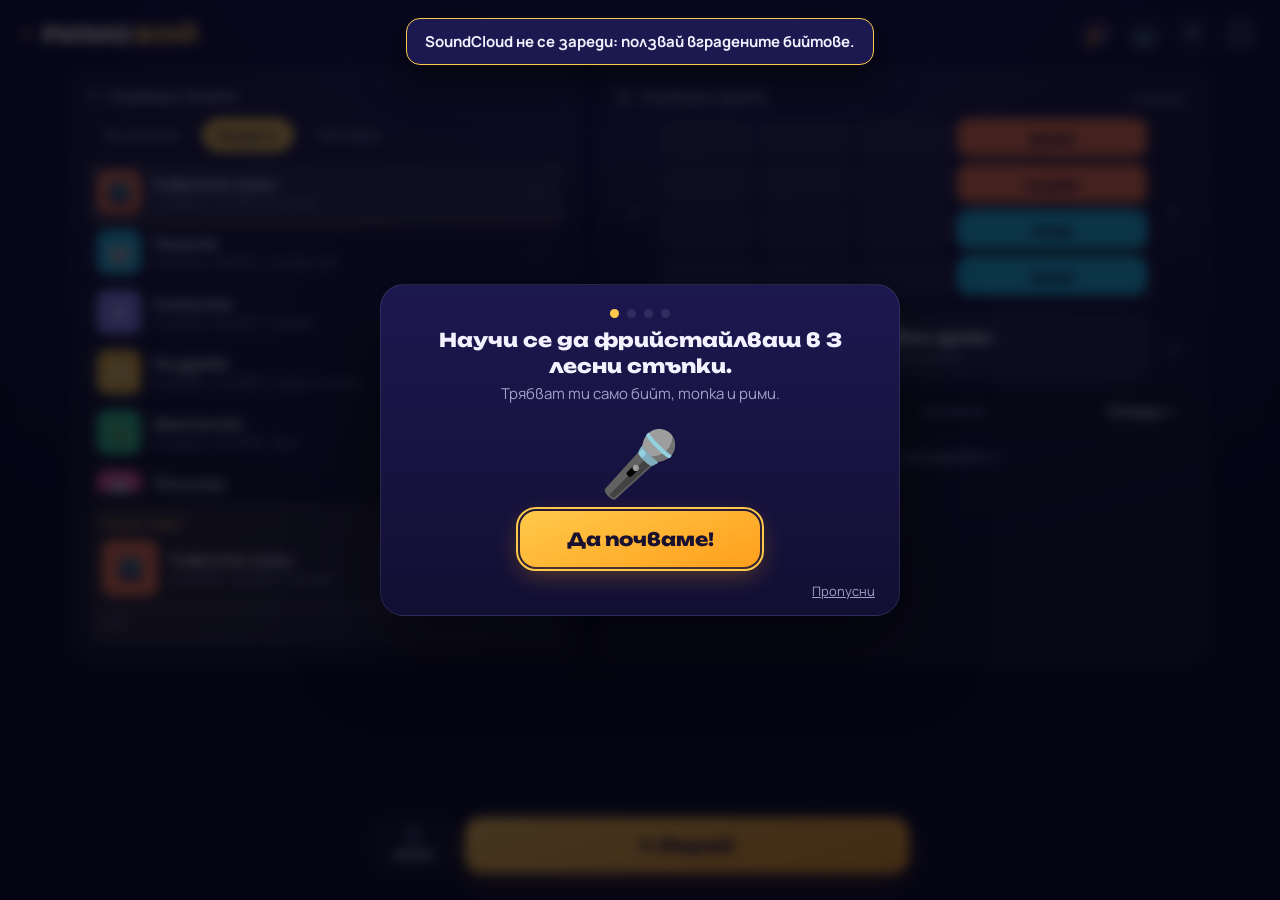
==== commit 3d7e2bfd: "Add party voting, live results and the finished phone page (P4-P5) After a battle the guests rate bo" ====
--- a/index.html
+++ b/index.html
@@ -275,6 +275,10 @@
         <p class="po-status" id="poStatus" role="status"></p>
       </div>
     </div>
+    <details class="po-hist" id="poHist">
+      <summary>История на батълите</summary>
+      <div id="poHistBody"><p class="po-hint">Зарежда…</p></div>
+    </details>
     <div class="dialog-actions">
       <button class="btn-primary" id="poOk">Затвори</button>
       <button class="btn-ghost" id="poNew">Нова стая</button>
@@ -282,6 +286,35 @@
     </div>
   </div>
 </div>
+<!-- party vote + results (BUILD.md 16.6) -->
+<div id="partyVote" class="overlay hidden" role="dialog" aria-modal="true" aria-labelledby="pvTitle">
+  <div class="dialog pv-dialog">
+    <h2 id="pvTitle" tabindex="-1" data-autofocus>Гласувайте сега!</h2>
+    <p class="pv-count" id="pvCount" aria-live="off"></p>
+    <p class="pv-winner" id="pvWinner" role="status"></p>
+    <div class="pv-cols">
+      <div class="pv-col L" id="pvColL"><span class="pv-name" id="pvNameL"></span><b class="pv-avg" id="pvAvgL">–</b><span class="pv-n" id="pvNL"></span><div class="pv-bar"><i id="pvBarL"></i></div></div>
+      <div class="pv-col R" id="pvColR"><span class="pv-name" id="pvNameR"></span><b class="pv-avg" id="pvAvgR">–</b><span class="pv-n" id="pvNR"></span><div class="pv-bar"><i id="pvBarR"></i></div></div>
+    </div>
+    <div class="pv-feed" id="pvFeed"></div>
+    <div class="pv-after hidden" id="pvAfter">
+      <h3>Кой как гласува</h3>
+      <div class="pv-table-wrap" id="pvTableWrap">
+        <table class="pv-table"><thead><tr><th>Гост</th><th class="L" id="pvThL"></th><th class="R" id="pvThR"></th></tr></thead><tbody id="pvTable"></tbody></table>
+      </div>
+      <div class="pv-extra">
+        <div><h3>🔥 Топ хайпъри</h3><ol id="pvHypers"></ol></div>
+        <div><h3>👑 Класиране на вечерта</h3><ol id="pvRank"></ol></div>
+      </div>
+    </div>
+    <div class="dialog-actions">
+      <button class="btn-ghost" id="pvStop">Край на гласуването</button>
+      <button class="btn-primary hidden" id="pvNext">Нов батъл</button>
+      <button class="btn-ghost hidden" id="pvClose">Затвори</button>
+    </div>
+  </div>
+</div>
+
 <!-- party battle effects (BUILD.md 16.5): side glows, flying reactions, hype meter, hype calls -->
 <div id="partyFx" class="party-fx hidden" aria-hidden="true">
   <div class="pfx-edge L" id="pfxEdgeL"></div><div class="pfx-edge R" id="pfxEdgeR"></div>
@@ -326,5 +359,6 @@
 <script src="js/party-net.js"></script>
 <script src="js/party-host.js"></script>
 <script src="js/party-battle.js"></script>
+<script src="js/party-vote.js"></script>
 </body>
 </html>
--- a/css/party-host.css
+++ b/css/party-host.css
@@ -182,3 +182,64 @@
 @media (prefers-reduced-motion: reduce) {
   .pfx-edge.pulse, .pfx-burst.show, .pfx-call.show { animation-duration: .01s; }
 }
+
+/* ---------- vote + results (P5) ---------- */
+.pv-dialog { width: min(1000px, 100%); max-height: 94vh; }
+.pv-count { margin: 0; font: 800 clamp(44px, 8vw, 96px) var(--font-d); color: var(--gold); line-height: 1; }
+.pv-winner { margin: 6px 0 0; min-height: 0; font: 800 clamp(24px, 4vw, 48px) var(--font-d); color: var(--gold); }
+.pv-winner:empty { display: none; }
+.pv-cols { display: grid; grid-template-columns: 1fr 1fr; gap: 16px; margin: 16px 0 10px; }
+.pv-col {
+  display: flex; flex-direction: column; align-items: center; gap: 4px; padding: 16px; border-radius: 20px;
+  background: var(--panel); border: 2px solid var(--panel-line); transition: transform .5s, box-shadow .5s, opacity .5s;
+}
+.pv-col.L { border-color: rgba(79, 140, 255, .5); }
+.pv-col.R { border-color: rgba(255, 90, 79, .5); }
+.pv-name { font: 800 clamp(16px, 2.4vw, 26px) var(--font-d); max-width: 100%; overflow: hidden; text-overflow: ellipsis; white-space: nowrap; }
+.pv-col.L .pv-name { color: var(--side-l); }
+.pv-col.R .pv-name { color: var(--side-r); }
+.pv-avg { font: 800 clamp(40px, 7vw, 84px) var(--font-d); line-height: 1.05; }
+.pv-n { color: var(--muted); font-weight: 800; font-size: 14px; }
+.pv-bar { width: 100%; height: 12px; border-radius: 999px; background: rgba(255, 255, 255, .08); overflow: hidden; margin-top: 6px; }
+.pv-bar i { display: block; height: 100%; width: 0; transition: width .5s ease-out; }
+.pv-col.L .pv-bar i { background: var(--side-l); }
+.pv-col.R .pv-bar i { background: var(--side-r); }
+.pv-col.win { transform: scale(1.06); box-shadow: 0 0 0 3px var(--gold), 0 0 40px rgba(255, 201, 74, .45); }
+.pv-col.lose { opacity: .6; }
+.pv-feed { display: flex; flex-direction: column; gap: 4px; max-height: 26vh; overflow: hidden; text-align: left; }
+.pv-feed:empty { display: none; }
+.pv-line { padding: 6px 12px; border-radius: 12px; background: var(--panel); font-weight: 600; animation: poPop .3s ease-out; display: flex; gap: 10px; flex-wrap: wrap; }
+.pv-line b { font-weight: 800; }
+.pv-line .L { color: var(--side-l); } .pv-line .R { color: var(--side-r); }
+.pv-after h3 { font: 800 15px var(--font-d); margin: 14px 0 8px; color: var(--muted); }
+.pv-table-wrap { max-height: 32vh; overflow-y: auto; border-radius: 14px; border: 1px solid var(--panel-line); }
+.pv-table { width: 100%; border-collapse: collapse; font-size: 15px; }
+.pv-table th, .pv-table td { padding: 7px 12px; text-align: left; border-bottom: 1px solid var(--panel-line); }
+.pv-table th { position: sticky; top: 0; background: var(--bg-1); font-weight: 800; }
+.pv-table th.L { color: var(--side-l); } .pv-table th.R { color: var(--side-r); }
+.pv-table td.st { color: var(--gold); letter-spacing: 2px; white-space: nowrap; }
+.pv-table td.none { color: var(--muted); }
+.pv-extra { display: grid; grid-template-columns: 1fr 1fr; gap: 16px; text-align: left; }
+.pv-extra ol { margin: 0; padding-left: 22px; font-weight: 700; }
+.pv-extra li { margin: 3px 0; }
+.pv-extra li small { color: var(--muted); font-weight: 600; }
+body.tv .pv-table { font-size: 20px; }
+body.tv .pv-line { font-size: 20px; }
+body.tv .pv-extra ol { font-size: 20px; }
+@media (max-width: 720px) {
+  .pv-cols { gap: 8px; }
+  .pv-col { padding: 10px; }
+  .pv-extra { grid-template-columns: 1fr; }
+}
+
+/* history in the party overlay */
+.po-hist { margin-top: 14px; text-align: left; }
+.po-hist summary { cursor: pointer; font-weight: 800; color: var(--muted); }
+.po-hist[open] summary { margin-bottom: 8px; }
+#poHistBody { max-height: 34vh; overflow-y: auto; display: flex; flex-direction: column; gap: 8px; }
+.ph-item { padding: 10px 12px; border-radius: 14px; background: var(--panel); border: 1px solid var(--panel-line); }
+.ph-item .ph-title { font-weight: 800; }
+.ph-item .ph-sub { color: var(--muted); font-size: 13px; }
+.ph-item table { width: 100%; border-collapse: collapse; margin-top: 6px; font-size: 13px; }
+.ph-item td, .ph-item th { padding: 3px 6px; text-align: left; border-bottom: 1px solid var(--panel-line); }
+.ph-item td.st { color: var(--gold); white-space: nowrap; }
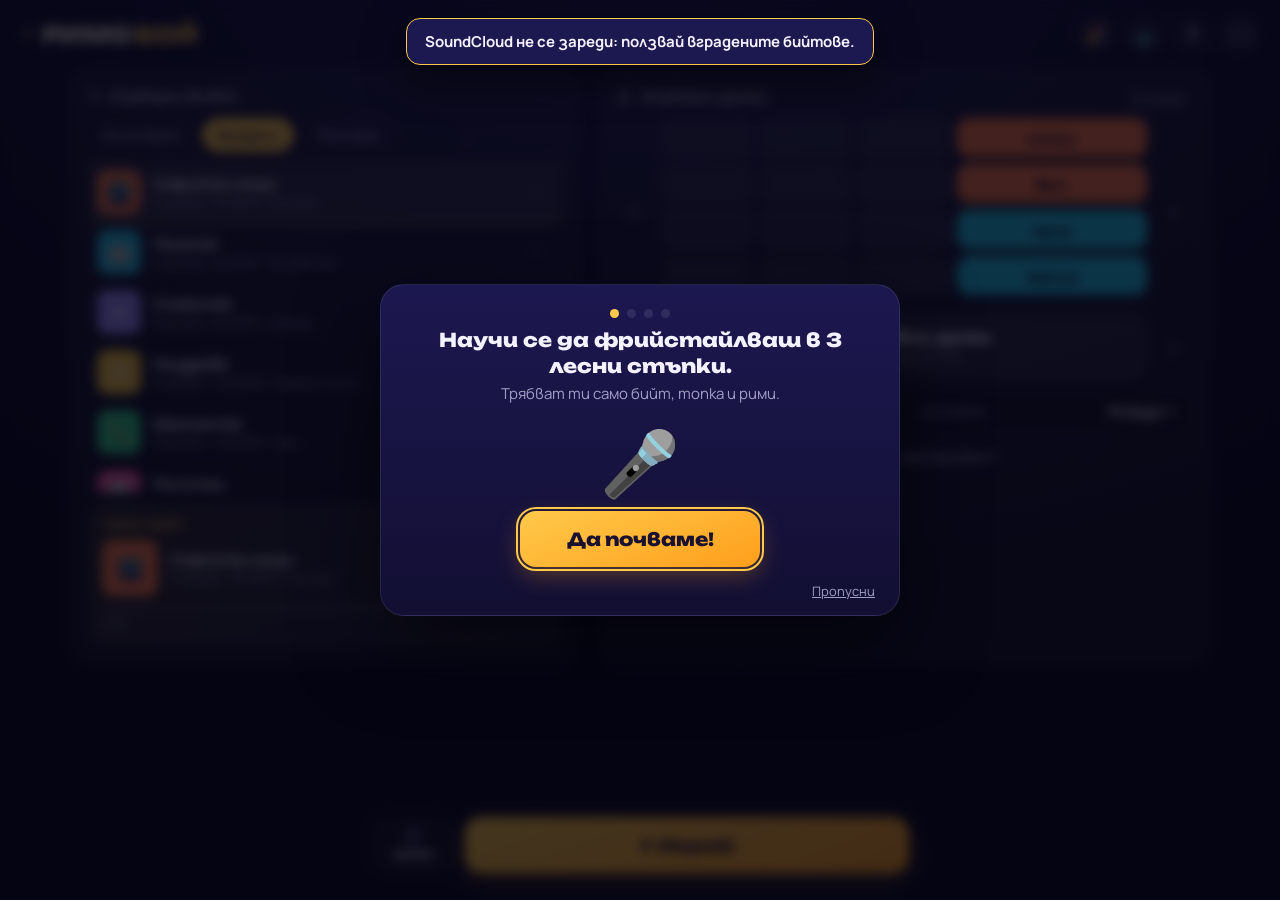
==== commit 42f311b7: "Add enter and exit transitions to popups and menus One motion system in css/motion.css for both page" ====
--- a/index.html
+++ b/index.html
@@ -9,6 +9,7 @@
 <link href="https://fonts.googleapis.com/css2?family=Unbounded:wght@600;800&family=Manrope:wght@400;600;800&display=swap" rel="stylesheet">
 <link rel="stylesheet" href="css/style.css">
 <link rel="stylesheet" href="css/party-host.css">
+<link rel="stylesheet" href="css/motion.css">
 </head>
 <body>
 <div class="stars" id="stars" aria-hidden="true"></div>
--- a/css/motion.css
+++ b/css/motion.css
@@ -0,0 +1,102 @@
+/* Rimoboy motion system, shared by index.html and party.html. Load it after the other CSS.
+
+   One rule per kind of surface:
+     1. Modal (.overlay + .dialog)   backdrop fades, dialog rises and grows; in and out
+     2. Floating (toast, notes, QR)  slides from the edge it sits on; in and out
+     3. Disclosure (<details>)       height and fade; in and out
+     4. Inline panel, screen, view   in only: an exit would stack the old and new layout
+
+   Timing: enter is slower and eases out, exit is faster and eases in.
+   The JS only toggles .hidden / [hidden] / [open]. Exits need transition-behavior:
+   allow-discrete; a browser without it closes at once.
+   Movement uses `translate` and `scale`, so it never overwrites a `transform`. */
+:root {
+  --t-in: 260ms;
+  --t-out: 170ms;
+  --ease-out: cubic-bezier(.2, .8, .2, 1);
+  --ease-in: cubic-bezier(.4, 0, 1, 1);
+  --ease-pop: cubic-bezier(.3, 1.5, .5, 1);
+  --rise: 16px;        /* travel distance */
+  --grow-from: .93;    /* start size of a dialog */
+  --pop-from: .4;      /* start size of an accent (popup emoji) */
+  --stagger: 35ms;     /* delay between menu items */
+  interpolate-size: allow-keywords; /* lets <details> animate to height: auto */
+}
+
+@keyframes m-fade { from { opacity: 0; } }
+@keyframes m-rise { from { opacity: 0; translate: 0 var(--rise); } }
+@keyframes m-pop { from { opacity: 0; scale: var(--pop-from); } }
+
+/* ---------- 1. modals ---------- */
+.overlay {
+  transition: opacity var(--t-in) var(--ease-out);
+  transition: opacity var(--t-in) var(--ease-out), display var(--t-in) allow-discrete;
+}
+.overlay > .dialog {
+  transition: translate var(--t-in) var(--ease-pop), scale var(--t-in) var(--ease-pop);
+}
+@starting-style {
+  .overlay { opacity: 0; }
+  .overlay > .dialog { translate: 0 var(--rise); scale: var(--grow-from); }
+}
+.overlay.hidden {
+  opacity: 0; pointer-events: none; /* a closing modal must not catch taps */
+  transition-duration: var(--t-out); transition-timing-function: var(--ease-in);
+}
+.overlay.hidden > .dialog {
+  translate: 0 calc(var(--rise) / 2); scale: var(--grow-from);
+  transition-duration: var(--t-out); transition-timing-function: var(--ease-in);
+}
+
+/* menu items inside a modal come in one after another */
+.list-items > .list-item { animation: m-rise var(--t-in) var(--ease-out) backwards; }
+.list-items > :nth-child(2) { animation-delay: calc(var(--stagger) * 1); }
+.list-items > :nth-child(3) { animation-delay: calc(var(--stagger) * 2); }
+.list-items > :nth-child(4) { animation-delay: calc(var(--stagger) * 3); }
+.list-items > :nth-child(5) { animation-delay: calc(var(--stagger) * 4); }
+.list-items > :nth-child(6) { animation-delay: calc(var(--stagger) * 5); }
+.list-items > :nth-child(n+7) { animation-delay: calc(var(--stagger) * 6); }
+.overlay:not(.hidden) .popup-emoji { animation: m-pop 420ms var(--ease-pop) 80ms backwards; }
+
+/* ---------- 2. floating ---------- */
+.toast, .rec-note, .party-mini {
+  transition: opacity var(--t-in) var(--ease-out), translate var(--t-in) var(--ease-pop);
+  transition: opacity var(--t-in) var(--ease-out), translate var(--t-in) var(--ease-pop), display var(--t-in) allow-discrete;
+}
+@starting-style {
+  .toast { opacity: 0; translate: 0 calc(var(--rise) * -1.5); }
+  .rec-note { opacity: 0; translate: 0 var(--rise); }
+  .party-mini { opacity: 0; translate: var(--rise) 0; }
+}
+.toast.hidden, .rec-note.hidden, .party-mini.hidden {
+  opacity: 0; pointer-events: none;
+  transition-duration: var(--t-out); transition-timing-function: var(--ease-in);
+}
+.toast.hidden { translate: 0 calc(var(--rise) * -1.5); }
+.rec-note.hidden { translate: 0 var(--rise); }
+.party-mini.hidden { translate: var(--rise) 0; }
+
+/* ---------- 3. disclosure ---------- */
+details::details-content {
+  block-size: 0; opacity: 0; overflow: clip; overflow-clip-margin: 4px; /* room for focus rings */
+  transition: block-size var(--t-out) var(--ease-in), opacity var(--t-out) var(--ease-in),
+    content-visibility var(--t-out) allow-discrete;
+}
+details[open]::details-content {
+  block-size: auto; opacity: 1;
+  transition-duration: var(--t-in); transition-timing-function: var(--ease-out);
+}
+
+/* ---------- 4. enter only ---------- */
+.tempo-box:not(.hidden), .party-strip:not(.hidden), #recCard:not(.hidden), .pv-after:not(.hidden),
+.ph-view:not([hidden]) {
+  animation: m-rise var(--t-in) var(--ease-out) backwards;
+}
+/* opacity only: a moving screen would drag its fixed bars and the pause overlay with it */
+.screen.active { animation: m-fade var(--t-in) var(--ease-out); }
+
+/* ---------- reduced motion: keep the short fades, drop all movement ---------- */
+@media (prefers-reduced-motion: reduce) {
+  :root { --rise: 0px; --grow-from: 1; --pop-from: 1; --stagger: 0ms; }
+  details::details-content, details[open]::details-content { transition: none; }
+}
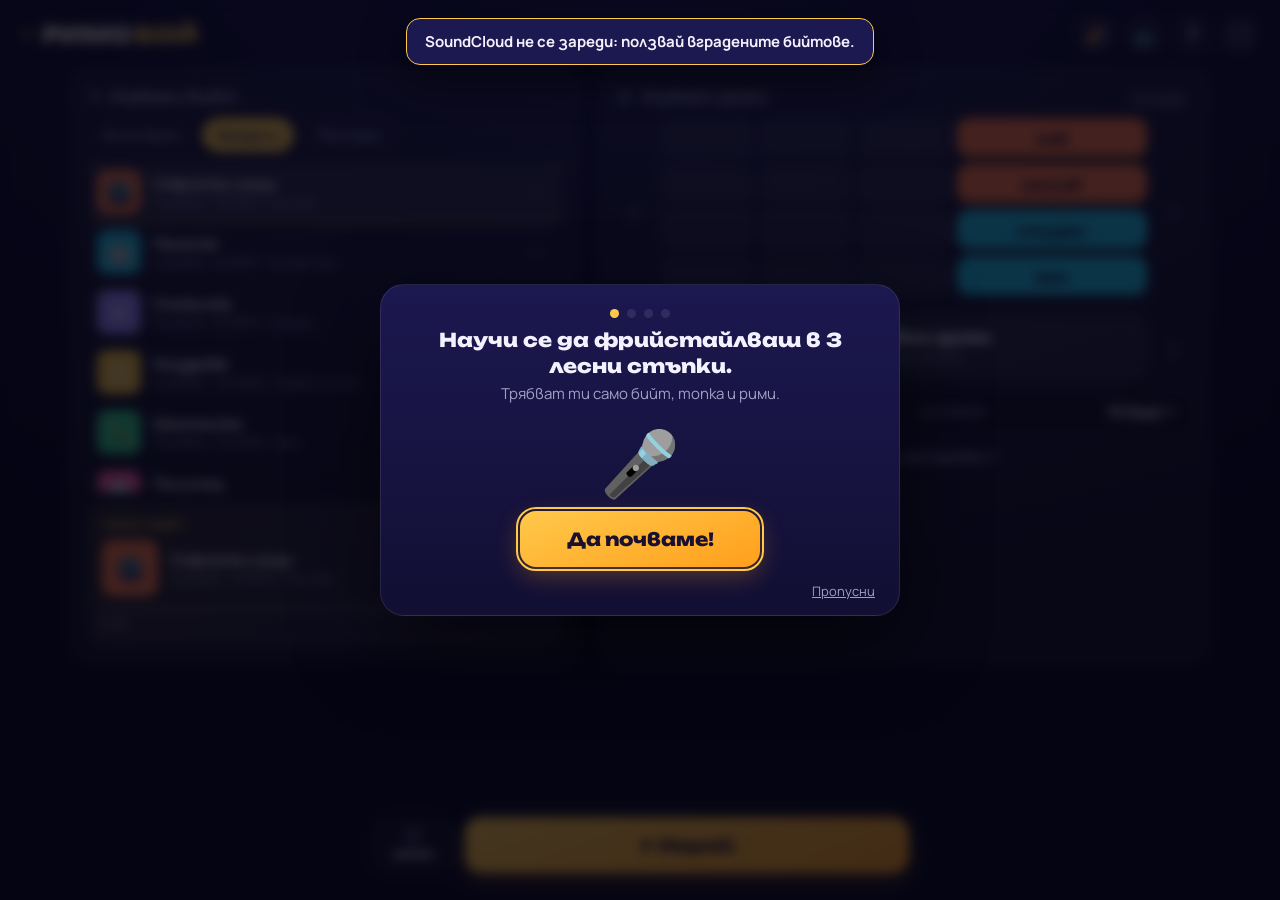
==== commit 9fe6f5e1: "Fold the drop and tempo tap tool behind a toggle The tap tool under the SoundCloud beat list now sit" ====
--- a/index.html
+++ b/index.html
@@ -62,7 +62,9 @@
       <ul id="beatList" class="beat-list"></ul>
       <input type="file" id="fileInput" accept="audio/*" class="hidden">
 
-      <div id="tempoBox" class="tempo-box hidden">
+      <details id="tempoBox" class="tempo-fold hidden">
+        <summary>Настрой дропа и темпото</summary>
+        <div class="tempo-box">
         <button id="tapBtn" class="btn-ghost full tap-big">Тапни дропа и ритъма</button>
         <p class="full">Пусни бийта с ▶. Тапни (или натисни <b>T</b>) точно когато бийтът влезе изцяло, и продължи да тапваш на всеки удар поне 8 пъти. Първият тап е дропът: оттам почва първият бар на рапа.</p>
         <label>BPM<input id="bpmInput" type="number" min="50" max="220" step="0.25"></label>
@@ -71,7 +73,8 @@
         <button id="dropPlayBtn" class="btn-ghost">▶ Чуй дропа</button>
         <p class="full" id="tempoAuto"></p>
         <p class="full"><button id="tempoAutoBtn" class="link hidden">Върни автоматичните</button> <button id="tempoExportBtn" class="link">Копирай моите настройки</button></p>
-      </div>
+        </div>
+      </details>
 
       <div id="fileBox" class="tempo-box hidden">
         <button id="fileTapBtn" class="btn-ghost full tap-big">Тапни темпото</button>
--- a/css/style.css
+++ b/css/style.css
@@ -141,6 +141,17 @@
 .tempo-box .full { grid-column: 1 / -1; }
 .tempo-box .tap-big { min-height: 64px; font-size: 16px; touch-action: manipulation; user-select: none; }
 .tempo-box p { margin: 0; font-size: 12px; color: var(--muted); }
+/* the drop/tempo tap tool stays folded until the user asks for it */
+.tempo-fold { margin-top: 10px; }
+.tempo-fold > summary {
+  cursor: pointer; list-style: none; font-size: 13px; font-weight: 700; color: var(--muted);
+  padding: 4px 0; user-select: none;
+}
+.tempo-fold > summary::-webkit-details-marker { display: none; }
+.tempo-fold > summary::before { content: '▸ '; display: inline-block; width: 1em; transition: transform var(--t-in, .2s); }
+.tempo-fold[open] > summary::before { transform: rotate(90deg); }
+.tempo-fold > summary:hover { color: var(--text); }
+.tempo-fold > .tempo-box { margin-top: 6px; }
 .btn-ghost {
   border: 1px solid var(--panel-line); background: var(--panel); border-radius: 12px;
   padding: 9px 12px; font-weight: 800;
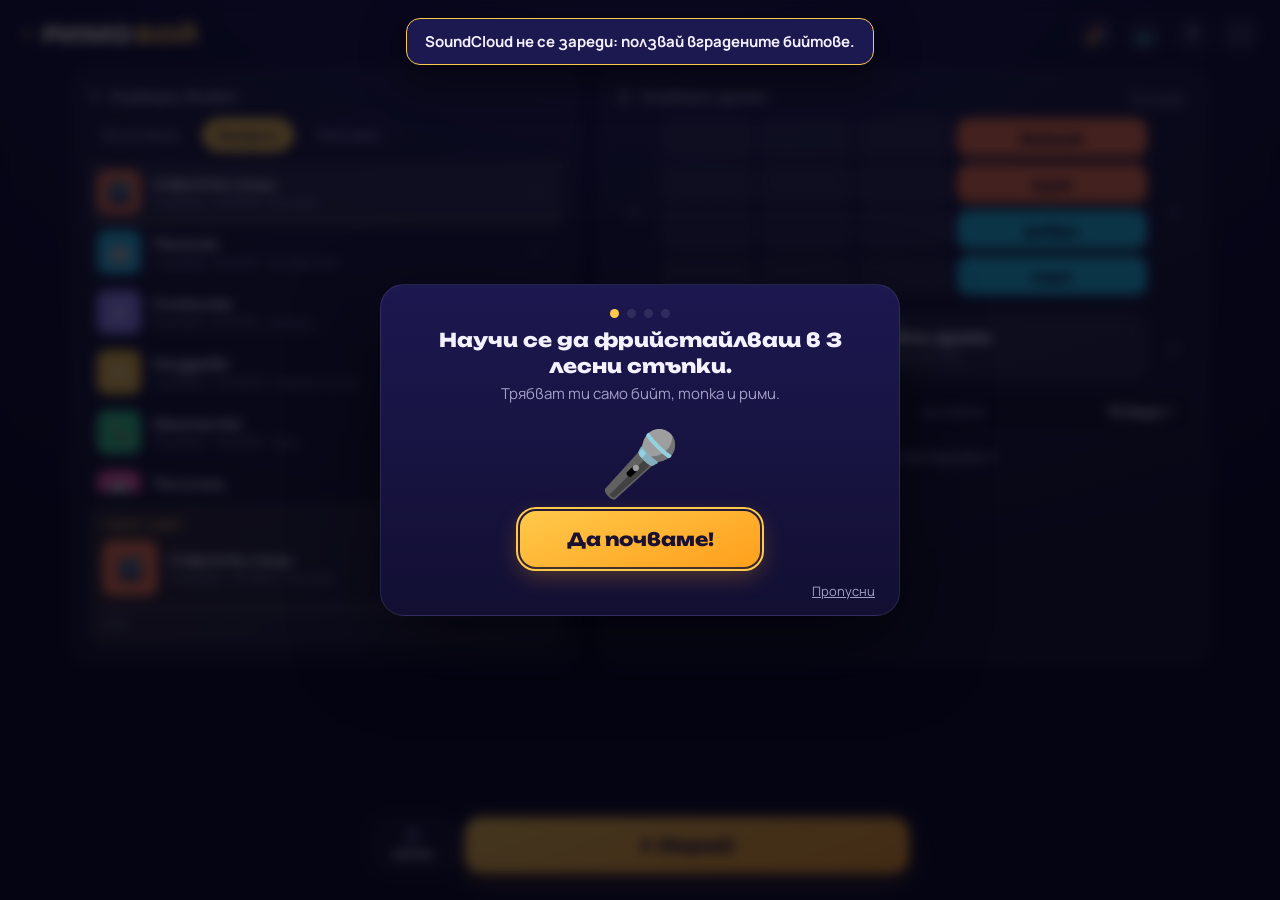
==== commit 186b7f26: "Show a QR in the party strip and drop the same-rappers toggle The menu party strip now shows a large" ====
--- a/index.html
+++ b/index.html
@@ -28,7 +28,7 @@
 <main id="menu" class="screen active">
   <!-- party strip (BUILD.md 16.5): shown only while party mode is on -->
   <section id="partyStrip" class="party-strip hidden" aria-label="Парти батъл">
-    <button id="psRoom" class="ps-room" aria-label="Покажи QR кода"><span class="ps-tag">🎉 ПАРТИ</span><b id="psCode"></b><span id="psCount" class="ps-count"></span></button>
+    <button id="psRoom" class="ps-room" aria-label="Покажи QR кода" title="Покажи QR кода"><span id="psQr" class="ps-qr" aria-hidden="true"></span><span class="ps-room-txt"><span class="ps-tag">🎉 ПАРТИ</span><span id="psCount" class="ps-count"></span><span class="ps-hint">Тапни за кода</span></span></button>
     <div class="ps-group">
       <span class="ps-label">Формат</span>
       <div class="chips" id="psMode">
@@ -44,10 +44,9 @@
       </div>
     </div>
     <div class="ps-group ps-names">
-      <span class="ps-label">Рапъри</span>
+      <span class="ps-label">Име</span>
       <input id="psLeft" class="ps-input L" maxlength="24" placeholder="Играч 1 (ляво)" aria-label="Име на рапъра вляво">
       <input id="psRight" class="ps-input R" maxlength="24" placeholder="Играч 2 (дясно)" aria-label="Име на рапъра вдясно">
-      <label class="ps-same"><input type="checkbox" id="psSame"> Същите рапъри</label>
     </div>
   </section>
   <div class="menu-grid">
--- a/css/party-host.css
+++ b/css/party-host.css
@@ -17,11 +17,21 @@
 }
 .ps-room:hover { background: var(--panel-2); }
 .ps-tag { font-weight: 800; font-size: 12px; letter-spacing: 1px; color: var(--gold); }
-.ps-room b { font-family: var(--font-d); letter-spacing: 2px; }
+.ps-room { padding: 8px 16px 8px 8px; gap: 12px; flex: 0 0 auto; }
+.ps-qr { width: 84px; height: 84px; border-radius: 10px; overflow: hidden; background: #fff4d6; flex: 0 0 auto; }
+.ps-qr svg { display: block; width: 100%; height: 100%; }
+.ps-room-txt { display: flex; flex-direction: column; align-items: flex-start; gap: 3px; text-align: left; }
+.ps-hint { color: var(--muted); font-size: 11px; font-weight: 600; }
 .ps-count { color: var(--muted); font-size: 12px; font-weight: 800; }
 .ps-group { display: flex; align-items: center; gap: 8px; flex-wrap: wrap; }
 .ps-label { font-size: 11px; letter-spacing: 1.2px; color: var(--muted); font-weight: 800; text-transform: uppercase; }
-.ps-names { flex: 1 1 360px; }
+.ps-names { flex: 1 1 360px; flex-wrap: nowrap; }
+/* wide screens: everything in one row, the names fill the right side */
+@media (min-width: 1000px) {
+  .party-strip { flex-wrap: nowrap; padding: 12px 18px 12px 12px; }
+  .ps-group { flex-wrap: nowrap; flex: 0 0 auto; }
+  .ps-names { flex: 1 1 auto; min-width: 0; }
+}
 .ps-input {
   flex: 1 1 130px; min-width: 0; height: 40px; padding: 0 12px; border-radius: 12px;
   font: 600 14px var(--font-b); color: var(--text); background: var(--panel); border: 1px solid var(--panel-line);
@@ -29,12 +39,12 @@
 .ps-input.L { border-left: 4px solid var(--side-l); }
 .ps-input.R { border-left: 4px solid var(--side-r); }
 .ps-input::placeholder { color: var(--muted); }
-.ps-same { display: flex; align-items: center; gap: 6px; font-size: 13px; font-weight: 600; color: var(--muted); white-space: nowrap; }
-.ps-same input { width: 18px; height: 18px; accent-color: var(--gold); }
 
 @media (max-width: 520px) {
   .party-strip { width: calc(100% - 32px); padding: 12px; gap: 10px; }
+  .ps-names { flex-wrap: wrap; }
   .ps-names .ps-label { width: 100%; }
+  .ps-qr { width: 64px; height: 64px; }
   .ps-input { flex: 1 1 40%; }
 }
 /* the 🎉 button makes 4 top-bar buttons: keep the brand clear of them on a phone */
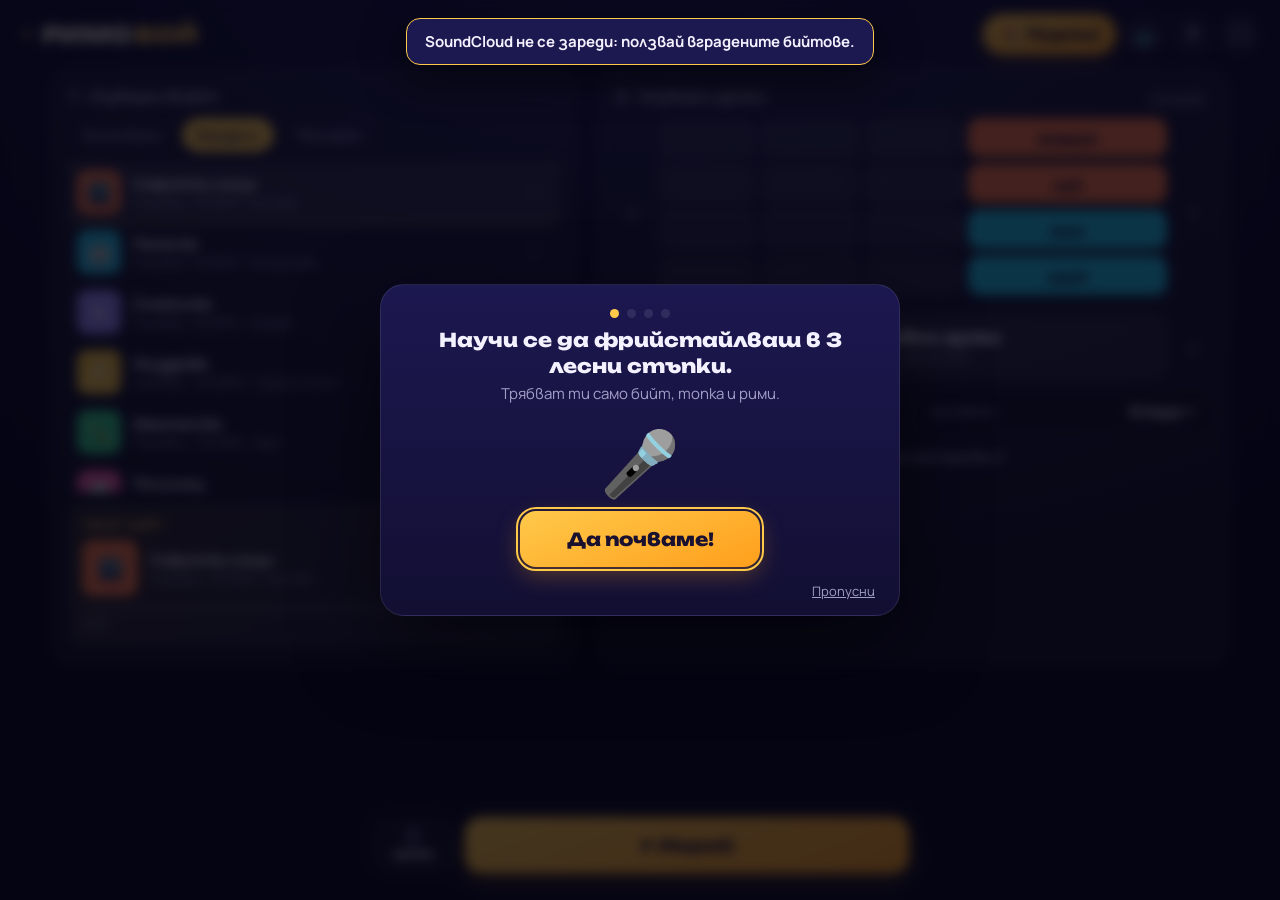
==== commit 5f7bfbfa: "Make the party button a labelled pill and match menu widths The party button is now a gold "Парти!" " ====
--- a/index.html
+++ b/index.html
@@ -17,7 +17,7 @@
 <header class="topbar">
   <button class="brand" id="brandBtn" aria-label="Към менюто"><span class="spark">✦</span><span class="b1">РИМО</span><span class="b2">БОЙ</span></button>
   <div class="top-actions">
-    <button id="partyBtn" class="icon-btn" aria-label="Парти режим" title="Парти режим: гласуване от телефони" aria-pressed="false">🎉</button>
+    <button id="partyBtn" class="icon-btn" aria-label="Парти режим" title="Парти режим: гласуване от телефони" aria-pressed="false"><span aria-hidden="true">🎉</span><b class="pb-txt">Парти!</b></button>
     <button id="tvBtn" class="icon-btn" aria-label="TV режим" title="TV режим (големи клетки)" aria-pressed="false">📺</button>
     <button id="helpBtn" class="icon-btn" aria-label="Как се играе" title="Как се играе">?</button>
     <button id="fsBtn" class="icon-btn" aria-label="Цял екран" title="Цял екран">⛶</button>
--- a/css/style.css
+++ b/css/style.css
@@ -85,7 +85,7 @@
 /* ---------- MENU ---------- */
 .menu-grid {
   display: grid; grid-template-columns: 1fr 1.2fr; gap: 18px;
-  max-width: 1180px; margin: 0 auto; padding: 0 20px 130px;
+  max-width: 1220px; margin: 0 auto; padding: 0 20px 130px; /* 1180px content, same as .party-strip */
 }
 .panel {
   background: var(--panel); border: 1px solid var(--panel-line);
--- a/css/party-host.css
+++ b/css/party-host.css
@@ -1,7 +1,27 @@
 /* Rimoboy party mode: host side in index.html (BUILD.md 16.5). Uses the tokens of style.css. */
 :root { --side-l: #4f8cff; --side-r: #ff5a4f; }
 
-#partyBtn.on { border-color: var(--gold); background: rgba(255, 201, 74, .16); }
+/* the 🎉 button is the main call to action of the top bar: a gold pill like "Играй" */
+#partyBtn {
+  width: auto; border-radius: 999px; padding: 0 16px; display: flex; align-items: center; gap: 6px;
+  border: 0; color: var(--ink); font: 800 15px var(--font-d); white-space: nowrap;
+  background: linear-gradient(160deg, var(--gold), var(--gold-2));
+  box-shadow: 0 4px 16px rgba(255, 159, 28, .4); transition: transform .12s, box-shadow .12s;
+}
+#partyBtn:hover { background: linear-gradient(160deg, #ffd66e, var(--gold)); box-shadow: 0 6px 22px rgba(255, 159, 28, .55); transform: translateY(-1px); }
+#partyBtn:active { transform: none; }
+#partyBtn span { font-size: 17px; }
+#partyBtn .pb-txt { font-weight: 800; }
+/* guests have joined (.live): the job of the button is done, so it shrinks to the emoji.
+   A phone has no room for the word next to the brand either. */
+#partyBtn.live { padding: 0 12px; }
+#partyBtn.live .pb-txt { display: none; }
+@media (max-width: 480px) {
+  #partyBtn { padding: 0 12px; }
+  #partyBtn .pb-txt { display: none; }
+}
+/* party running: a light ring shows it is on */
+#partyBtn.on { box-shadow: 0 0 0 2px var(--bg-1, #07061a), 0 0 0 4px var(--gold), 0 4px 18px rgba(255, 159, 28, .5); }
 
 /* ---------- party strip (menu) ---------- */
 .party-strip {
@@ -41,7 +61,7 @@
 .ps-input::placeholder { color: var(--muted); }
 
 @media (max-width: 520px) {
-  .party-strip { width: calc(100% - 32px); padding: 12px; gap: 10px; }
+  .party-strip { padding: 12px; gap: 10px; }
   .ps-names { flex-wrap: wrap; }
   .ps-names .ps-label { width: 100%; }
   .ps-qr { width: 64px; height: 64px; }
@@ -49,6 +69,7 @@
 }
 /* the 🎉 button makes 4 top-bar buttons: keep the brand clear of them on a phone */
 @media (max-width: 420px) {
+  .party-strip { width: calc(100% - 32px); } /* matches the 16px menu padding */
   .top-actions { gap: 6px; }
   .top-actions .icon-btn { width: 36px; height: 36px; font-size: 16px; }
   .brand { font-size: 19px; }
